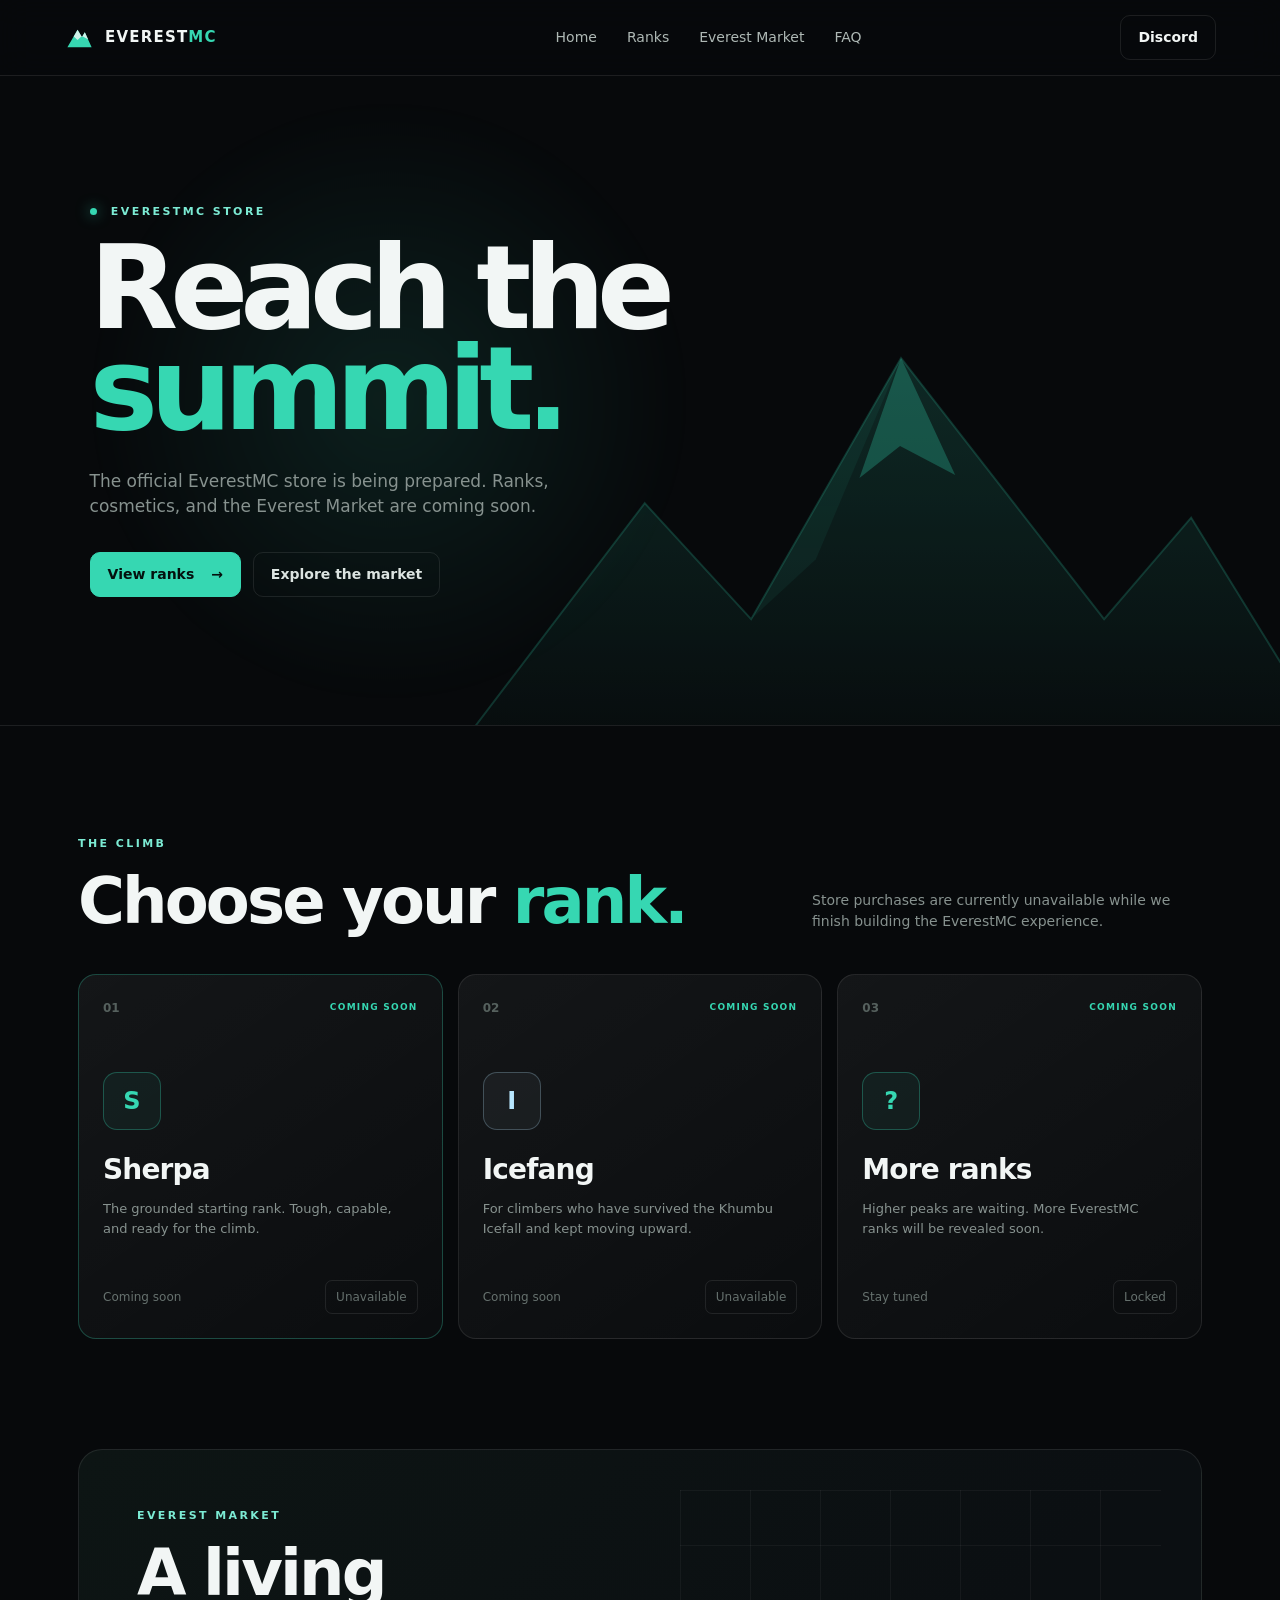
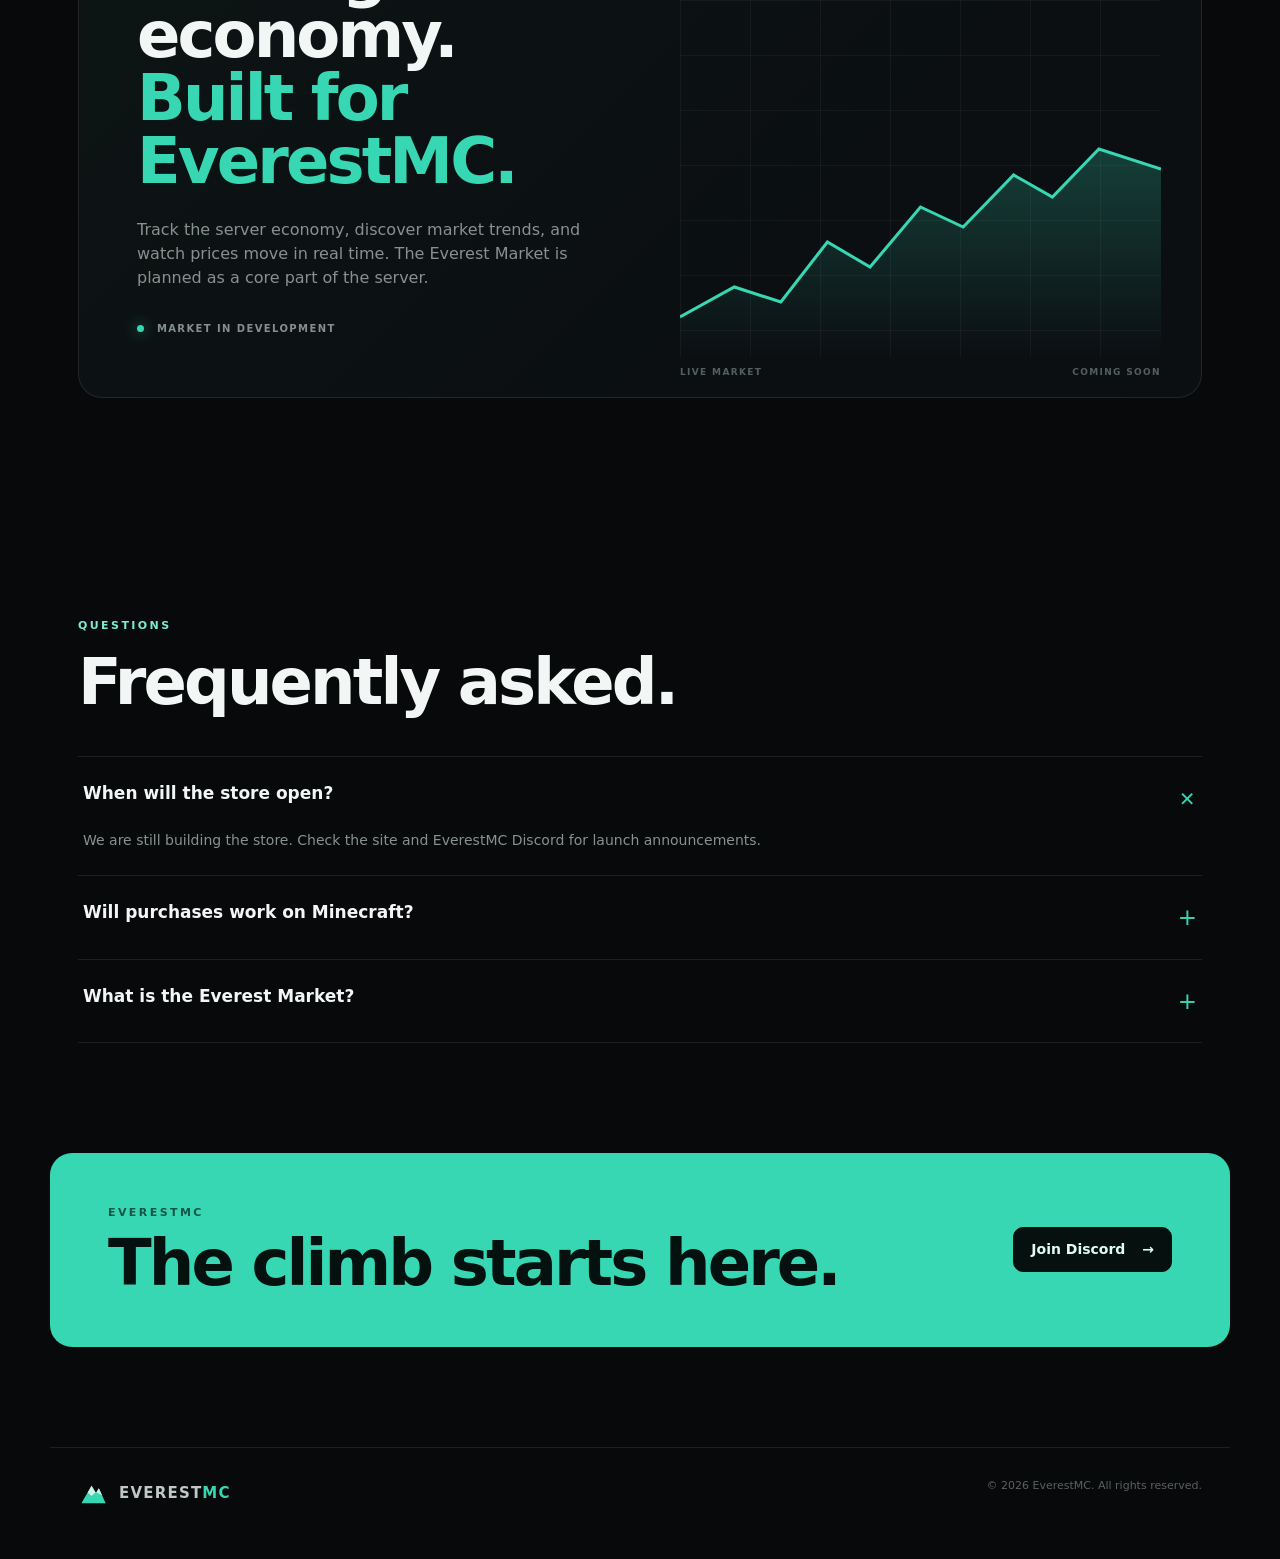
==== index.html @ f0d9a214 "Add files via upload" ====
<!DOCTYPE html>
<html lang="en">
<head>
  <meta charset="UTF-8">
  <meta name="viewport" content="width=device-width, initial-scale=1.0">
  <meta name="description" content="The official EverestMC Minecraft store.">
  <title>EverestMC Store</title>
  <link rel="stylesheet" href="style.css">
</head>
<body>
  <header class="navbar">
    <a class="brand" href="#home" aria-label="EverestMC Store home">
      <span class="brand-mark" aria-hidden="true">
        <svg viewBox="0 0 64 64" role="img">
          <path d="M7 52 28 16l9 15 6-10 14 31H7Z"></path>
          <path d="m28 16 9 15 6-10 7 15-13-7-9 8-8-7 8-14Z" class="snow"></path>
        </svg>
      </span>
      <span>EVEREST<span class="accent">MC</span></span>
    </a>

    <nav class="nav-links">
      <a href="#home">Home</a>
      <a href="#ranks">Ranks</a>
      <a href="#market">Everest Market</a>
      <a href="#faq">FAQ</a>
    </nav>

    <a class="discord-btn" href="https://discord.com/" target="_blank" rel="noopener">Discord</a>
  </header>

  <main>
    <section class="hero" id="home">
      <div class="hero-glow"></div>
      <div class="hero-content">
        <div class="eyebrow"><span class="pulse"></span> EVERESTMC STORE</div>
        <h1>Reach the<br><span>summit.</span></h1>
        <p class="hero-copy">
          The official EverestMC store is being prepared.
          Ranks, cosmetics, and the Everest Market are coming soon.
        </p>
        <div class="hero-actions">
          <a class="primary-btn" href="#ranks">View ranks <span>→</span></a>
          <a class="secondary-btn" href="#market">Explore the market</a>
        </div>
      </div>

      <div class="mountain-art" aria-hidden="true">
        <svg viewBox="0 0 900 520" preserveAspectRatio="xMidYMax meet">
          <defs>
            <linearGradient id="mountainFade" x1="0" y1="0" x2="0" y2="1">
              <stop offset="0%" stop-color="currentColor" stop-opacity=".20"/>
              <stop offset="100%" stop-color="currentColor" stop-opacity=".02"/>
            </linearGradient>
          </defs>
          <path d="M0 520 190 270 300 390 455 120 665 390 755 285 900 520Z" fill="url(#mountainFade)"/>
          <path d="M190 270 300 390 455 120 665 390 755 285 900 520H0Z" fill="none" stroke="currentColor" stroke-opacity=".25" stroke-width="2"/>
          <path d="m455 120 56 121-57-30-42 33Z" fill="currentColor" opacity=".35"/>
          <path d="m300 390 155-270-88 208Z" fill="currentColor" opacity=".08"/>
        </svg>
      </div>
    </section>

    <section class="section" id="ranks">
      <div class="section-heading">
        <div>
          <div class="eyebrow">THE CLIMB</div>
          <h2>Choose your <span>rank.</span></h2>
        </div>
        <p>Store purchases are currently unavailable while we finish building the EverestMC experience.</p>
      </div>

      <div class="cards">
        <article class="rank-card featured">
          <div class="card-top">
            <span class="rank-number">01</span>
            <span class="coming">COMING SOON</span>
          </div>
          <div class="rank-icon">S</div>
          <h3>Sherpa</h3>
          <p>The grounded starting rank. Tough, capable, and ready for the climb.</p>
          <div class="card-bottom">
            <span>Coming soon</span>
            <button disabled>Unavailable</button>
          </div>
        </article>

        <article class="rank-card">
          <div class="card-top">
            <span class="rank-number">02</span>
            <span class="coming">COMING SOON</span>
          </div>
          <div class="rank-icon ice">I</div>
          <h3>Icefang</h3>
          <p>For climbers who have survived the Khumbu Icefall and kept moving upward.</p>
          <div class="card-bottom">
            <span>Coming soon</span>
            <button disabled>Unavailable</button>
          </div>
        </article>

        <article class="rank-card locked">
          <div class="card-top">
            <span class="rank-number">03</span>
            <span class="coming">COMING SOON</span>
          </div>
          <div class="rank-icon">?</div>
          <h3>More ranks</h3>
          <p>Higher peaks are waiting. More EverestMC ranks will be revealed soon.</p>
          <div class="card-bottom">
            <span>Stay tuned</span>
            <button disabled>Locked</button>
          </div>
        </article>
      </div>
    </section>

    <section class="market section" id="market">
      <div class="market-box">
        <div class="market-copy">
          <div class="eyebrow">EVEREST MARKET</div>
          <h2>A living economy.<br><span>Built for EverestMC.</span></h2>
          <p>
            Track the server economy, discover market trends, and watch prices move
            in real time. The Everest Market is planned as a core part of the server.
          </p>
          <span class="market-status"><span class="pulse"></span> MARKET IN DEVELOPMENT</span>
        </div>
        <div class="chart">
          <div class="chart-grid"></div>
          <svg viewBox="0 0 620 260" preserveAspectRatio="none">
            <defs>
              <linearGradient id="chartFill" x1="0" y1="0" x2="0" y2="1">
                <stop offset="0%" stop-color="currentColor" stop-opacity=".24"/>
                <stop offset="100%" stop-color="currentColor" stop-opacity="0"/>
              </linearGradient>
            </defs>
            <path class="chart-fill" d="M0 220 L70 190 L130 205 L190 145 L245 170 L310 110 L365 130 L430 78 L480 100 L540 52 L620 72 L620 260 L0 260Z"/>
            <path class="chart-line" d="M0 220 L70 190 L130 205 L190 145 L245 170 L310 110 L365 130 L430 78 L480 100 L540 52 L620 72"/>
          </svg>
          <div class="chart-labels"><span>LIVE MARKET</span><span>COMING SOON</span></div>
        </div>
      </div>
    </section>

    <section class="section faq" id="faq">
      <div class="section-heading">
        <div>
          <div class="eyebrow">QUESTIONS</div>
          <h2>Frequently asked.</h2>
        </div>
      </div>

      <div class="faq-list">
        <details open>
          <summary>When will the store open?<span>+</span></summary>
          <p>We are still building the store. Check the site and EverestMC Discord for launch announcements.</p>
        </details>
        <details>
          <summary>Will purchases work on Minecraft?<span>+</span></summary>
          <p>Yes. The final store will be designed around Minecraft usernames and EverestMC's in-game ranks and items.</p>
        </details>
        <details>
          <summary>What is the Everest Market?<span>+</span></summary>
          <p>It is EverestMC's planned live server economy and market experience, with prices and trends displayed on the web.</p>
        </details>
      </div>
    </section>

    <section class="cta">
      <div>
        <div class="eyebrow">EVERESTMC</div>
        <h2>The climb starts here.</h2>
      </div>
      <a class="primary-btn" href="https://discord.com/" target="_blank" rel="noopener">Join Discord <span>→</span></a>
    </section>
  </main>

  <footer>
    <div class="brand footer-brand">
      <span class="brand-mark" aria-hidden="true">
        <svg viewBox="0 0 64 64"><path d="M7 52 28 16l9 15 6-10 14 31H7Z"></path><path d="m28 16 9 15 6-10 7 15-13-7-9 8-8-7 8-14Z" class="snow"></path></svg>
      </span>
      <span>EVEREST<span class="accent">MC</span></span>
    </div>
    <span>© 2026 EverestMC. All rights reserved.</span>
  </footer>

  <script src="script.js"></script>
</body>
</html>
---- style.css ----
:root {
  --bg: #07090b;
  --panel: #0d1115;
  --panel-2: #10161b;
  --text: #f2f6f5;
  --muted: #87928f;
  --line: rgba(255,255,255,.09);
  --accent: #36d7b2;
  --accent-2: #7cebd4;
  --max: 1180px;
}

* { box-sizing: border-box; margin: 0; padding: 0; }
html { scroll-behavior: smooth; }
body {
  background: var(--bg);
  color: var(--text);
  font-family: Inter, ui-sans-serif, system-ui, -apple-system, BlinkMacSystemFont, "Segoe UI", sans-serif;
  line-height: 1.5;
}
a { color: inherit; text-decoration: none; }
button { font: inherit; }

.navbar {
  height: 76px;
  display: flex;
  align-items: center;
  justify-content: space-between;
  padding: 0 5vw;
  border-bottom: 1px solid var(--line);
  background: rgba(7,9,11,.82);
  backdrop-filter: blur(16px);
  position: sticky;
  top: 0;
  z-index: 20;
}
.brand {
  display: inline-flex;
  align-items: center;
  gap: 10px;
  font-weight: 850;
  letter-spacing: .08em;
  font-size: 15px;
}
.brand-mark { width: 31px; height: 31px; display: inline-flex; }
.brand-mark svg { width: 100%; height: 100%; fill: var(--accent); }
.brand-mark .snow { fill: #eaf7f3; opacity: .85; }
.accent, h1 span, h2 span { color: var(--accent); }

.nav-links { display: flex; gap: 30px; margin-left: 80px; }
.nav-links a {
  color: #aeb8b5;
  font-size: 14px;
  transition: color .2s ease;
}
.nav-links a:hover { color: var(--text); }

.discord-btn, .primary-btn, .secondary-btn {
  border-radius: 10px;
  padding: 11px 17px;
  font-size: 14px;
  font-weight: 750;
  transition: transform .2s ease, border-color .2s ease, background .2s ease;
}
.discord-btn { border: 1px solid var(--line); }
.discord-btn:hover, .secondary-btn:hover { border-color: rgba(54,215,178,.45); transform: translateY(-2px); }

.hero {
  min-height: 650px;
  position: relative;
  overflow: hidden;
  display: flex;
  align-items: center;
  padding: 110px 7vw;
  border-bottom: 1px solid var(--line);
}
.hero-content { max-width: 640px; position: relative; z-index: 2; }
.hero-glow {
  position: absolute;
  width: 650px;
  height: 650px;
  left: 5%;
  top: 0;
  background: radial-gradient(circle, rgba(54,215,178,.11), transparent 65%);
  filter: blur(12px);
}
.eyebrow {
  color: var(--accent-2);
  font-size: 11px;
  letter-spacing: .22em;
  font-weight: 850;
  margin-bottom: 17px;
}
.pulse {
  display: inline-block;
  width: 7px;
  height: 7px;
  border-radius: 50%;
  background: var(--accent);
  margin-right: 8px;
  box-shadow: 0 0 14px rgba(54,215,178,.7);
}
h1 {
  font-size: clamp(64px, 9vw, 124px);
  line-height: .88;
  letter-spacing: -.07em;
  font-weight: 900;
}
.hero-copy {
  color: var(--muted);
  max-width: 540px;
  margin-top: 28px;
  font-size: 17px;
}
.hero-actions { display: flex; gap: 12px; margin-top: 32px; }
.primary-btn {
  background: var(--accent);
  color: #04110e;
  border: 1px solid var(--accent);
}
.primary-btn:hover { transform: translateY(-2px); box-shadow: 0 10px 35px rgba(54,215,178,.18); }
.primary-btn span { margin-left: 12px; }
.secondary-btn { border: 1px solid var(--line); color: #dce4e1; }

.mountain-art {
  position: absolute;
  right: -4%;
  bottom: -20px;
  width: 68%;
  max-width: 900px;
  color: var(--accent);
  opacity: .8;
}
.mountain-art svg { display: block; width: 100%; }

.section { max-width: var(--max); margin: auto; padding: 110px 28px; }
.section-heading { display: flex; justify-content: space-between; gap: 50px; align-items: end; margin-bottom: 42px; }
.section-heading h2, .market h2, .cta h2 {
  font-size: clamp(38px, 5vw, 65px);
  line-height: .98;
  letter-spacing: -.045em;
}
.section-heading p { max-width: 390px; color: var(--muted); font-size: 14px; }

.cards { display: grid; grid-template-columns: repeat(3, 1fr); gap: 15px; }
.rank-card {
  min-height: 365px;
  background: linear-gradient(145deg, rgba(255,255,255,.055), rgba(255,255,255,.018));
  border: 1px solid var(--line);
  border-radius: 18px;
  padding: 24px;
  display: flex;
  flex-direction: column;
  transition: transform .25s ease, border-color .25s ease;
}
.rank-card:hover { transform: translateY(-5px); border-color: rgba(54,215,178,.3); }
.rank-card.featured { border-color: rgba(54,215,178,.28); }
.card-top, .card-bottom { display: flex; justify-content: space-between; align-items: center; }
.rank-number { color: #56615e; font-size: 12px; font-weight: 800; }
.coming { color: var(--accent); font-size: 9px; font-weight: 850; letter-spacing: .14em; }
.rank-icon {
  margin-top: 55px;
  width: 58px;
  height: 58px;
  display: grid;
  place-items: center;
  border: 1px solid rgba(54,215,178,.3);
  border-radius: 14px;
  color: var(--accent);
  font-size: 24px;
  font-weight: 900;
  background: rgba(54,215,178,.06);
}
.rank-icon.ice { color: #b8e7ff; border-color: rgba(184,231,255,.25); background: rgba(184,231,255,.05); }
.rank-card h3 { margin-top: 19px; font-size: 28px; letter-spacing: -.03em; }
.rank-card p { color: var(--muted); font-size: 13px; margin-top: 8px; }
.card-bottom { margin-top: auto; padding-top: 25px; color: #66716e; font-size: 12px; }
.card-bottom button {
  border: 1px solid var(--line);
  background: transparent;
  color: #65706d;
  border-radius: 7px;
  padding: 7px 10px;
}

.market { padding-top: 0; }
.market-box {
  min-height: 480px;
  border: 1px solid var(--line);
  border-radius: 24px;
  background: linear-gradient(135deg, #0d1514, #0b0f12 65%);
  display: grid;
  grid-template-columns: 1fr 1fr;
  overflow: hidden;
}
.market-copy { padding: 58px; }
.market-copy p { color: var(--muted); max-width: 470px; margin: 25px 0; }
.market-status { font-size: 10px; letter-spacing: .14em; font-weight: 850; color: #84908d; }
.chart { min-height: 350px; position: relative; display: flex; align-items: end; padding: 40px; color: var(--accent); }
.chart-grid {
  position: absolute; inset: 40px;
  background-image: linear-gradient(rgba(255,255,255,.045) 1px, transparent 1px),
                    linear-gradient(90deg, rgba(255,255,255,.045) 1px, transparent 1px);
  background-size: 70px 55px;
}
.chart svg { position: relative; z-index: 1; width: 100%; height: 260px; }
.chart-fill { fill: url(#chartFill); }
.chart-line { fill: none; stroke: currentColor; stroke-width: 3; vector-effect: non-scaling-stroke; }
.chart-labels { position: absolute; left: 40px; right: 40px; bottom: 17px; display: flex; justify-content: space-between; font-size: 9px; letter-spacing: .15em; font-weight: 850; color: #53615d; }

.faq-list { border-top: 1px solid var(--line); }
details { border-bottom: 1px solid var(--line); padding: 24px 5px; }
summary { list-style: none; cursor: pointer; display: flex; justify-content: space-between; font-size: 17px; font-weight: 700; }
summary::-webkit-details-marker { display: none; }
summary span { color: var(--accent); font-size: 23px; font-weight: 400; transition: transform .2s ease; }
details[open] summary span { transform: rotate(45deg); }
details p { color: var(--muted); max-width: 700px; font-size: 14px; padding-top: 15px; }

.cta {
  max-width: var(--max);
  margin: 0 auto 100px;
  padding: 52px 58px;
  border-radius: 22px;
  background: var(--accent);
  color: #05110e;
  display: flex;
  align-items: center;
  justify-content: space-between;
  gap: 30px;
}
.cta .eyebrow { color: rgba(5,17,14,.65); margin-bottom: 10px; }
.cta .primary-btn { background: #06110f; color: #dffdf5; border-color: #06110f; }

footer {
  max-width: var(--max);
  margin: auto;
  padding: 30px 28px 50px;
  border-top: 1px solid var(--line);
  display: flex;
  justify-content: space-between;
  color: #596360;
  font-size: 11px;
}
.footer-brand { color: #bfc8c5; }

@media (max-width: 850px) {
  .nav-links { display: none; }
  .hero { min-height: 610px; padding: 100px 7vw; }
  .mountain-art { width: 110%; right: -20%; opacity: .35; }
  .cards, .market-box { grid-template-columns: 1fr; }
  .market-copy { padding: 45px 30px; }
  .chart { min-height: 320px; }
  .section-heading { display: block; }
  .section-heading p { margin-top: 18px; }
  .cta { margin: 0 20px 70px; padding: 38px 28px; }
  footer { margin: 0 20px; }
}
@media (max-width: 520px) {
  .navbar { padding: 0 20px; }
  .discord-btn { display: none; }
  .hero-actions { flex-direction: column; align-items: stretch; }
  .hero-actions a { text-align: center; }
  h1 { font-size: 64px; }
  .section { padding: 75px 20px; }
  .cta { flex-direction: column; align-items: flex-start; }
}
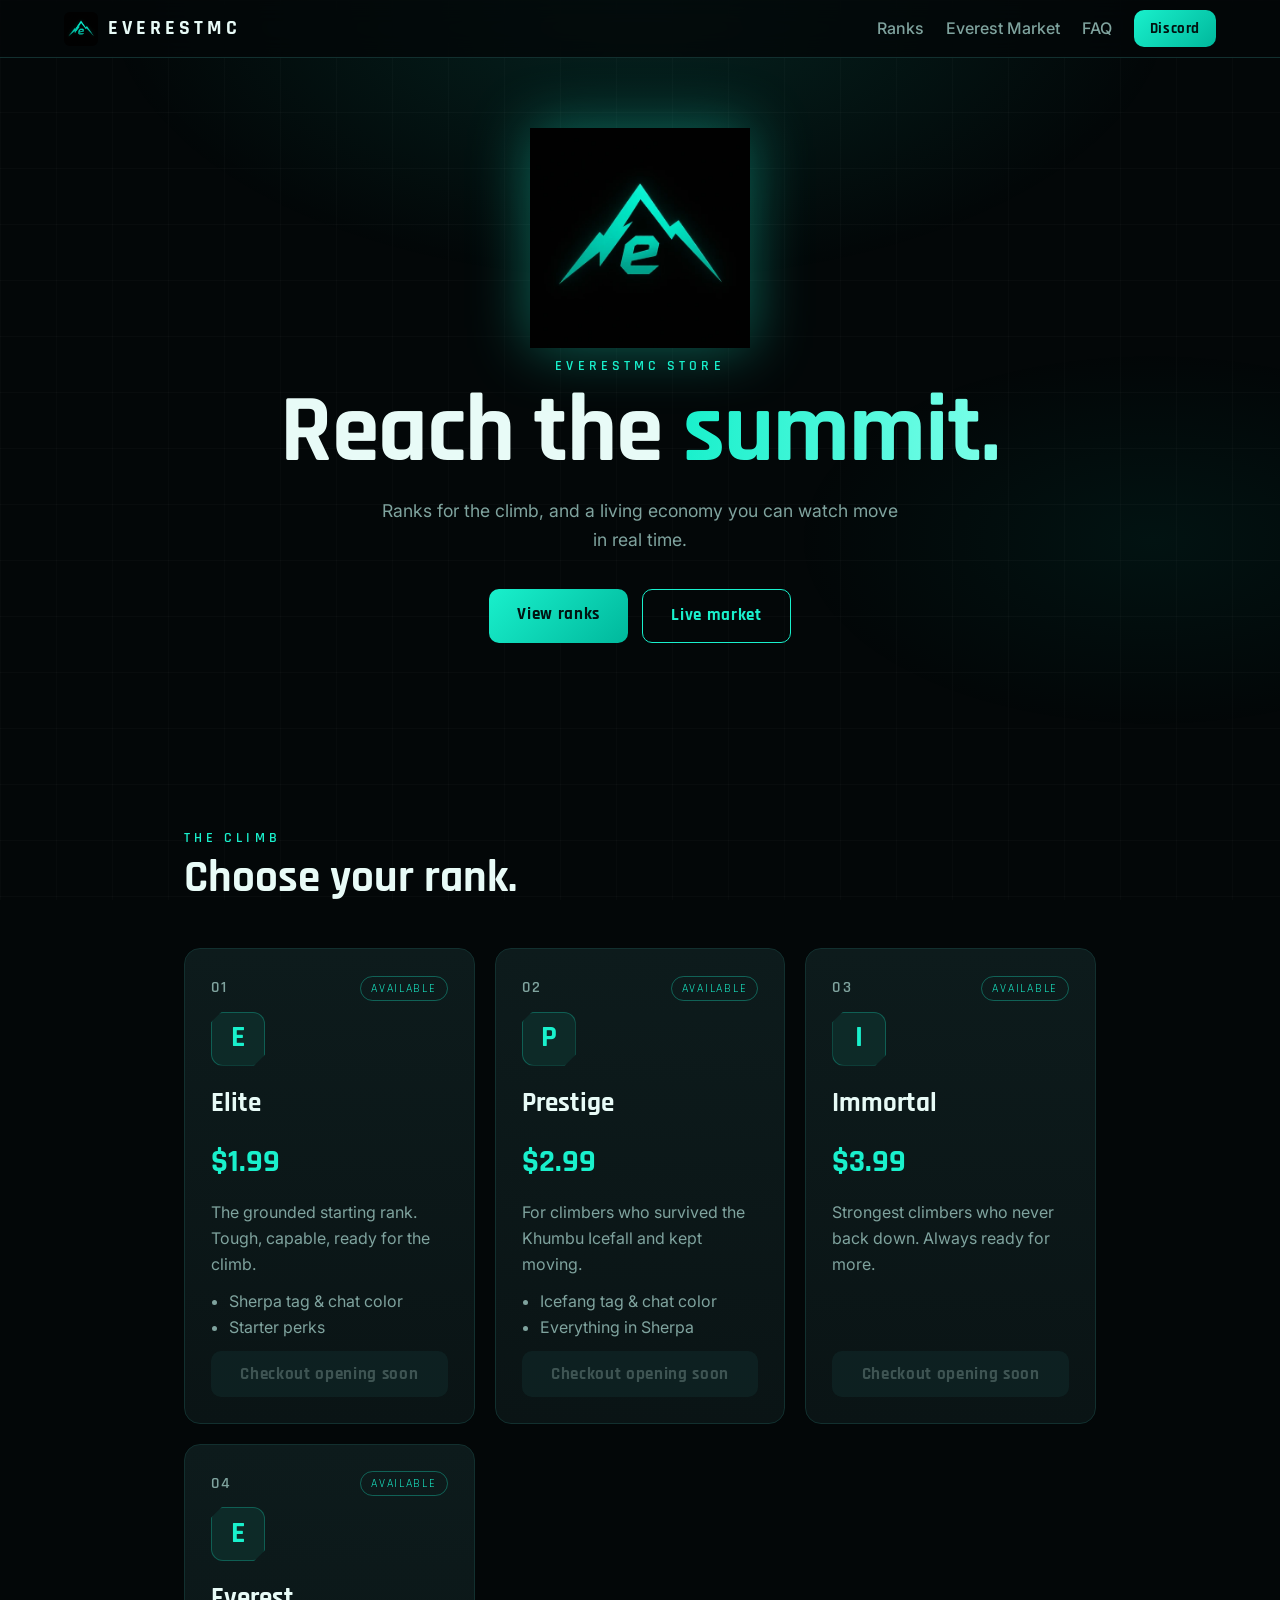
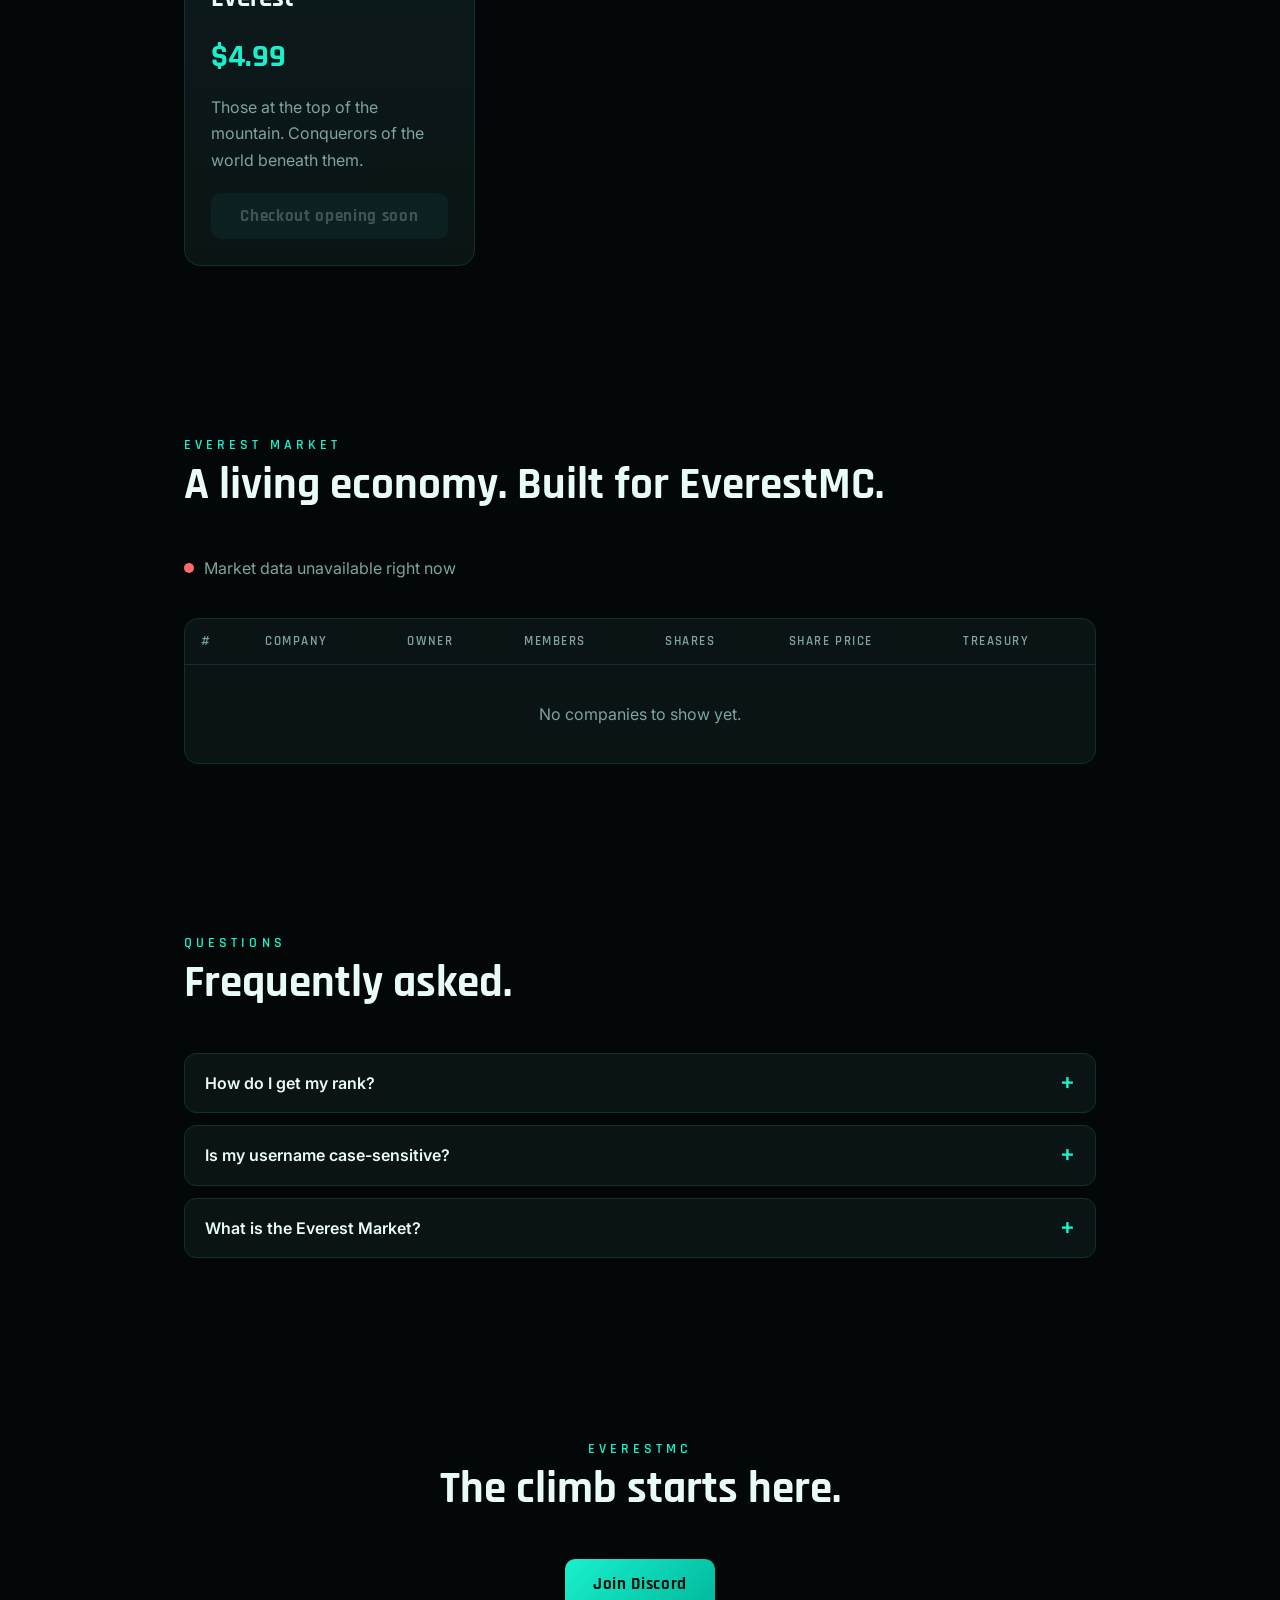
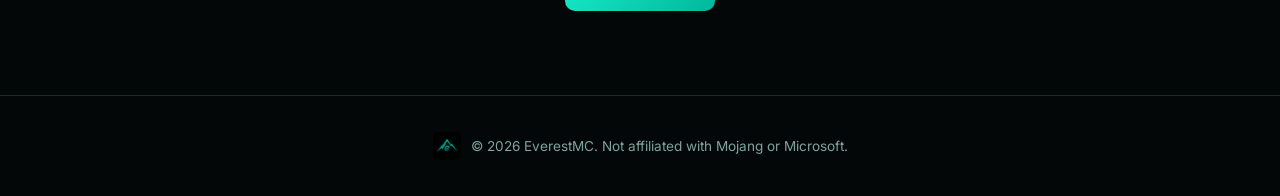
==== commit a61bae4f: "Re-Curate" ====
--- a/index.html
+++ b/index.html
@@ -1,191 +1,41 @@
-<!DOCTYPE html>
-<html lang="en">
-<head>
-  <meta charset="UTF-8">
-  <meta name="viewport" content="width=device-width, initial-scale=1.0">
-  <meta name="description" content="The official EverestMC Minecraft store.">
-  <title>EverestMC Store</title>
-  <link rel="stylesheet" href="style.css">
-</head>
-<body>
-  <header class="navbar">
-    <a class="brand" href="#home" aria-label="EverestMC Store home">
-      <span class="brand-mark" aria-hidden="true">
-        <svg viewBox="0 0 64 64" role="img">
-          <path d="M7 52 28 16l9 15 6-10 14 31H7Z"></path>
-          <path d="m28 16 9 15 6-10 7 15-13-7-9 8-8-7 8-14Z" class="snow"></path>
-        </svg>
-      </span>
-      <span>EVEREST<span class="accent">MC</span></span>
-    </a>
+<!doctype html>
+<html lang="en"><head>
+<meta charset="utf-8"><meta name="viewport" content="width=device-width,initial-scale=1">
+<title>EverestMC Store</title>
+<meta name="description" content="The official EverestMC Minecraft store: ranks and the live Everest Market.">
+<meta name="theme-color" content="#030708">
+<link rel="icon" href="favicon.png"><meta property="og:image" content="logo.webp">
+<link rel="preconnect" href="https://fonts.googleapis.com"><link rel="preconnect" href="https://fonts.gstatic.com" crossorigin>
+<link href="https://fonts.googleapis.com/css2?family=Rajdhani:wght@500;600;700&family=Inter:wght@400;500;600&display=swap" rel="stylesheet">
+<link rel="stylesheet" href="style.css">
+</head><body>
+<div class="bg"></div>
+<header><a class="brand" href="#home"><img src="logo.webp" alt="" width="34" height="34">EVERESTMC</a>
+<nav><a href="#ranks">Ranks</a><a href="#market">Everest Market</a><a href="#faq">FAQ</a><a class="btn sm" id="dc1" href="#">Discord</a></nav></header>
+<main>
+<section id="home" class="hero"><img class="mark" src="logo.webp" alt="EverestMC logo" width="220" height="220">
+<p class="eyebrow">EVERESTMC STORE</p><h1>Reach the <span>summit.</span></h1>
+<p class="lead">Ranks for the climb, and a living economy you can watch move in real time.</p>
+<p class="cta"><a class="btn" href="#ranks">View ranks</a><a class="btn ghost" href="#market">Live market</a></p></section>
 
-    <nav class="nav-links">
-      <a href="#home">Home</a>
-      <a href="#ranks">Ranks</a>
-      <a href="#market">Everest Market</a>
-      <a href="#faq">FAQ</a>
-    </nav>
+<section id="ranks"><p class="eyebrow">THE CLIMB</p><h2>Choose your rank.</h2><div class="grid" id="rankGrid"></div></section>
 
-    <a class="discord-btn" href="https://discord.com/" target="_blank" rel="noopener">Discord</a>
-  </header>
+<section id="market"><p class="eyebrow">EVEREST MARKET</p><h2>A living economy. Built for EverestMC.</h2>
+<div class="status"><span id="dot" class="dot"></span><span id="stat">Connecting…</span></div>
+<div class="stats" id="stats"></div>
+<div class="wrap"><table><thead><tr><th>#</th><th>Company</th><th>Owner</th><th>Members</th><th>Shares</th><th>Share price</th><th>Treasury</th></tr></thead><tbody id="rows"></tbody></table></div></section>
 
-  <main>
-    <section class="hero" id="home">
-      <div class="hero-glow"></div>
-      <div class="hero-content">
-        <div class="eyebrow"><span class="pulse"></span> EVERESTMC STORE</div>
-        <h1>Reach the<br><span>summit.</span></h1>
-        <p class="hero-copy">
-          The official EverestMC store is being prepared.
-          Ranks, cosmetics, and the Everest Market are coming soon.
-        </p>
-        <div class="hero-actions">
-          <a class="primary-btn" href="#ranks">View ranks <span>→</span></a>
-          <a class="secondary-btn" href="#market">Explore the market</a>
-        </div>
-      </div>
+<section id="faq"><p class="eyebrow">QUESTIONS</p><h2>Frequently asked.</h2>
+<details><summary>How do I get my rank?</summary><p>Pay with PayPal using your exact Minecraft username. Ranks are applied to that username after payment is confirmed.</p></details>
+<details><summary>Is my username case-sensitive?</summary><p>Double-check spelling before paying; ranks are applied to exactly what you enter.</p></details>
+<details><summary>What is the Everest Market?</summary><p>Players found companies, sell shares and trade. Share price is a company's treasury divided by its total shares, shown live above.</p></details></section>
 
-      <div class="mountain-art" aria-hidden="true">
-        <svg viewBox="0 0 900 520" preserveAspectRatio="xMidYMax meet">
-          <defs>
-            <linearGradient id="mountainFade" x1="0" y1="0" x2="0" y2="1">
-              <stop offset="0%" stop-color="currentColor" stop-opacity=".20"/>
-              <stop offset="100%" stop-color="currentColor" stop-opacity=".02"/>
-            </linearGradient>
-          </defs>
-          <path d="M0 520 190 270 300 390 455 120 665 390 755 285 900 520Z" fill="url(#mountainFade)"/>
-          <path d="M190 270 300 390 455 120 665 390 755 285 900 520H0Z" fill="none" stroke="currentColor" stroke-opacity=".25" stroke-width="2"/>
-          <path d="m455 120 56 121-57-30-42 33Z" fill="currentColor" opacity=".35"/>
-          <path d="m300 390 155-270-88 208Z" fill="currentColor" opacity=".08"/>
-        </svg>
-      </div>
-    </section>
+<section class="final"><p class="eyebrow">EVERESTMC</p><h2>The climb starts here.</h2><a class="btn" id="dc2" href="#">Join Discord</a></section>
+</main>
+<footer><img src="logo.webp" alt="" width="28" height="28"> © 2026 EverestMC. Not affiliated with Mojang or Microsoft.</footer>
 
-    <section class="section" id="ranks">
-      <div class="section-heading">
-        <div>
-          <div class="eyebrow">THE CLIMB</div>
-          <h2>Choose your <span>rank.</span></h2>
-        </div>
-        <p>Store purchases are currently unavailable while we finish building the EverestMC experience.</p>
-      </div>
-
-      <div class="cards">
-        <article class="rank-card featured">
-          <div class="card-top">
-            <span class="rank-number">01</span>
-            <span class="coming">COMING SOON</span>
-          </div>
-          <div class="rank-icon">S</div>
-          <h3>Sherpa</h3>
-          <p>The grounded starting rank. Tough, capable, and ready for the climb.</p>
-          <div class="card-bottom">
-            <span>Coming soon</span>
-            <button disabled>Unavailable</button>
-          </div>
-        </article>
-
-        <article class="rank-card">
-          <div class="card-top">
-            <span class="rank-number">02</span>
-            <span class="coming">COMING SOON</span>
-          </div>
-          <div class="rank-icon ice">I</div>
-          <h3>Icefang</h3>
-          <p>For climbers who have survived the Khumbu Icefall and kept moving upward.</p>
-          <div class="card-bottom">
-            <span>Coming soon</span>
-            <button disabled>Unavailable</button>
-          </div>
-        </article>
-
-        <article class="rank-card locked">
-          <div class="card-top">
-            <span class="rank-number">03</span>
-            <span class="coming">COMING SOON</span>
-          </div>
-          <div class="rank-icon">?</div>
-          <h3>More ranks</h3>
-          <p>Higher peaks are waiting. More EverestMC ranks will be revealed soon.</p>
-          <div class="card-bottom">
-            <span>Stay tuned</span>
-            <button disabled>Locked</button>
-          </div>
-        </article>
-      </div>
-    </section>
-
-    <section class="market section" id="market">
-      <div class="market-box">
-        <div class="market-copy">
-          <div class="eyebrow">EVEREST MARKET</div>
-          <h2>A living economy.<br><span>Built for EverestMC.</span></h2>
-          <p>
-            Track the server economy, discover market trends, and watch prices move
-            in real time. The Everest Market is planned as a core part of the server.
-          </p>
-          <span class="market-status"><span class="pulse"></span> MARKET IN DEVELOPMENT</span>
-        </div>
-        <div class="chart">
-          <div class="chart-grid"></div>
-          <svg viewBox="0 0 620 260" preserveAspectRatio="none">
-            <defs>
-              <linearGradient id="chartFill" x1="0" y1="0" x2="0" y2="1">
-                <stop offset="0%" stop-color="currentColor" stop-opacity=".24"/>
-                <stop offset="100%" stop-color="currentColor" stop-opacity="0"/>
-              </linearGradient>
-            </defs>
-            <path class="chart-fill" d="M0 220 L70 190 L130 205 L190 145 L245 170 L310 110 L365 130 L430 78 L480 100 L540 52 L620 72 L620 260 L0 260Z"/>
-            <path class="chart-line" d="M0 220 L70 190 L130 205 L190 145 L245 170 L310 110 L365 130 L430 78 L480 100 L540 52 L620 72"/>
-          </svg>
-          <div class="chart-labels"><span>LIVE MARKET</span><span>COMING SOON</span></div>
-        </div>
-      </div>
-    </section>
-
-    <section class="section faq" id="faq">
-      <div class="section-heading">
-        <div>
-          <div class="eyebrow">QUESTIONS</div>
-          <h2>Frequently asked.</h2>
-        </div>
-      </div>
-
-      <div class="faq-list">
-        <details open>
-          <summary>When will the store open?<span>+</span></summary>
-          <p>We are still building the store. Check the site and EverestMC Discord for launch announcements.</p>
-        </details>
-        <details>
-          <summary>Will purchases work on Minecraft?<span>+</span></summary>
-          <p>Yes. The final store will be designed around Minecraft usernames and EverestMC's in-game ranks and items.</p>
-        </details>
-        <details>
-          <summary>What is the Everest Market?<span>+</span></summary>
-          <p>It is EverestMC's planned live server economy and market experience, with prices and trends displayed on the web.</p>
-        </details>
-      </div>
-    </section>
-
-    <section class="cta">
-      <div>
-        <div class="eyebrow">EVERESTMC</div>
-        <h2>The climb starts here.</h2>
-      </div>
-      <a class="primary-btn" href="https://discord.com/" target="_blank" rel="noopener">Join Discord <span>→</span></a>
-    </section>
-  </main>
-
-  <footer>
-    <div class="brand footer-brand">
-      <span class="brand-mark" aria-hidden="true">
-        <svg viewBox="0 0 64 64"><path d="M7 52 28 16l9 15 6-10 14 31H7Z"></path><path d="m28 16 9 15 6-10 7 15-13-7-9 8-8-7 8-14Z" class="snow"></path></svg>
-      </span>
-      <span>EVEREST<span class="accent">MC</span></span>
-    </div>
-    <span>© 2026 EverestMC. All rights reserved.</span>
-  </footer>
-
-  <script src="script.js"></script>
-</body>
-</html>
+<dialog id="co"><form method="dialog"><button class="x" aria-label="Close">×</button></form>
+<h3 id="coTitle"></h3><label>Minecraft username<input id="user" maxlength="16" autocomplete="off" placeholder="Steve"></label>
+<p class="err" id="err"></p><div id="pp"></div><p class="ok" id="ok"></p></dialog>
+<script src="config.js"></script><script src="script.js"></script>
+</body></html>
--- a/style.css
+++ b/style.css
@@ -1,266 +1,44 @@
-:root {
-  --bg: #07090b;
-  --panel: #0d1115;
-  --panel-2: #10161b;
-  --text: #f2f6f5;
-  --muted: #87928f;
-  --line: rgba(255,255,255,.09);
-  --accent: #36d7b2;
-  --accent-2: #7cebd4;
-  --max: 1180px;
-}
-
-* { box-sizing: border-box; margin: 0; padding: 0; }
-html { scroll-behavior: smooth; }
-body {
-  background: var(--bg);
-  color: var(--text);
-  font-family: Inter, ui-sans-serif, system-ui, -apple-system, BlinkMacSystemFont, "Segoe UI", sans-serif;
-  line-height: 1.5;
-}
-a { color: inherit; text-decoration: none; }
-button { font: inherit; }
-
-.navbar {
-  height: 76px;
-  display: flex;
-  align-items: center;
-  justify-content: space-between;
-  padding: 0 5vw;
-  border-bottom: 1px solid var(--line);
-  background: rgba(7,9,11,.82);
-  backdrop-filter: blur(16px);
-  position: sticky;
-  top: 0;
-  z-index: 20;
-}
-.brand {
-  display: inline-flex;
-  align-items: center;
-  gap: 10px;
-  font-weight: 850;
-  letter-spacing: .08em;
-  font-size: 15px;
-}
-.brand-mark { width: 31px; height: 31px; display: inline-flex; }
-.brand-mark svg { width: 100%; height: 100%; fill: var(--accent); }
-.brand-mark .snow { fill: #eaf7f3; opacity: .85; }
-.accent, h1 span, h2 span { color: var(--accent); }
-
-.nav-links { display: flex; gap: 30px; margin-left: 80px; }
-.nav-links a {
-  color: #aeb8b5;
-  font-size: 14px;
-  transition: color .2s ease;
-}
-.nav-links a:hover { color: var(--text); }
-
-.discord-btn, .primary-btn, .secondary-btn {
-  border-radius: 10px;
-  padding: 11px 17px;
-  font-size: 14px;
-  font-weight: 750;
-  transition: transform .2s ease, border-color .2s ease, background .2s ease;
-}
-.discord-btn { border: 1px solid var(--line); }
-.discord-btn:hover, .secondary-btn:hover { border-color: rgba(54,215,178,.45); transform: translateY(-2px); }
-
-.hero {
-  min-height: 650px;
-  position: relative;
-  overflow: hidden;
-  display: flex;
-  align-items: center;
-  padding: 110px 7vw;
-  border-bottom: 1px solid var(--line);
-}
-.hero-content { max-width: 640px; position: relative; z-index: 2; }
-.hero-glow {
-  position: absolute;
-  width: 650px;
-  height: 650px;
-  left: 5%;
-  top: 0;
-  background: radial-gradient(circle, rgba(54,215,178,.11), transparent 65%);
-  filter: blur(12px);
-}
-.eyebrow {
-  color: var(--accent-2);
-  font-size: 11px;
-  letter-spacing: .22em;
-  font-weight: 850;
-  margin-bottom: 17px;
-}
-.pulse {
-  display: inline-block;
-  width: 7px;
-  height: 7px;
-  border-radius: 50%;
-  background: var(--accent);
-  margin-right: 8px;
-  box-shadow: 0 0 14px rgba(54,215,178,.7);
-}
-h1 {
-  font-size: clamp(64px, 9vw, 124px);
-  line-height: .88;
-  letter-spacing: -.07em;
-  font-weight: 900;
-}
-.hero-copy {
-  color: var(--muted);
-  max-width: 540px;
-  margin-top: 28px;
-  font-size: 17px;
-}
-.hero-actions { display: flex; gap: 12px; margin-top: 32px; }
-.primary-btn {
-  background: var(--accent);
-  color: #04110e;
-  border: 1px solid var(--accent);
-}
-.primary-btn:hover { transform: translateY(-2px); box-shadow: 0 10px 35px rgba(54,215,178,.18); }
-.primary-btn span { margin-left: 12px; }
-.secondary-btn { border: 1px solid var(--line); color: #dce4e1; }
-
-.mountain-art {
-  position: absolute;
-  right: -4%;
-  bottom: -20px;
-  width: 68%;
-  max-width: 900px;
-  color: var(--accent);
-  opacity: .8;
-}
-.mountain-art svg { display: block; width: 100%; }
-
-.section { max-width: var(--max); margin: auto; padding: 110px 28px; }
-.section-heading { display: flex; justify-content: space-between; gap: 50px; align-items: end; margin-bottom: 42px; }
-.section-heading h2, .market h2, .cta h2 {
-  font-size: clamp(38px, 5vw, 65px);
-  line-height: .98;
-  letter-spacing: -.045em;
-}
-.section-heading p { max-width: 390px; color: var(--muted); font-size: 14px; }
-
-.cards { display: grid; grid-template-columns: repeat(3, 1fr); gap: 15px; }
-.rank-card {
-  min-height: 365px;
-  background: linear-gradient(145deg, rgba(255,255,255,.055), rgba(255,255,255,.018));
-  border: 1px solid var(--line);
-  border-radius: 18px;
-  padding: 24px;
-  display: flex;
-  flex-direction: column;
-  transition: transform .25s ease, border-color .25s ease;
-}
-.rank-card:hover { transform: translateY(-5px); border-color: rgba(54,215,178,.3); }
-.rank-card.featured { border-color: rgba(54,215,178,.28); }
-.card-top, .card-bottom { display: flex; justify-content: space-between; align-items: center; }
-.rank-number { color: #56615e; font-size: 12px; font-weight: 800; }
-.coming { color: var(--accent); font-size: 9px; font-weight: 850; letter-spacing: .14em; }
-.rank-icon {
-  margin-top: 55px;
-  width: 58px;
-  height: 58px;
-  display: grid;
-  place-items: center;
-  border: 1px solid rgba(54,215,178,.3);
-  border-radius: 14px;
-  color: var(--accent);
-  font-size: 24px;
-  font-weight: 900;
-  background: rgba(54,215,178,.06);
-}
-.rank-icon.ice { color: #b8e7ff; border-color: rgba(184,231,255,.25); background: rgba(184,231,255,.05); }
-.rank-card h3 { margin-top: 19px; font-size: 28px; letter-spacing: -.03em; }
-.rank-card p { color: var(--muted); font-size: 13px; margin-top: 8px; }
-.card-bottom { margin-top: auto; padding-top: 25px; color: #66716e; font-size: 12px; }
-.card-bottom button {
-  border: 1px solid var(--line);
-  background: transparent;
-  color: #65706d;
-  border-radius: 7px;
-  padding: 7px 10px;
-}
-
-.market { padding-top: 0; }
-.market-box {
-  min-height: 480px;
-  border: 1px solid var(--line);
-  border-radius: 24px;
-  background: linear-gradient(135deg, #0d1514, #0b0f12 65%);
-  display: grid;
-  grid-template-columns: 1fr 1fr;
-  overflow: hidden;
-}
-.market-copy { padding: 58px; }
-.market-copy p { color: var(--muted); max-width: 470px; margin: 25px 0; }
-.market-status { font-size: 10px; letter-spacing: .14em; font-weight: 850; color: #84908d; }
-.chart { min-height: 350px; position: relative; display: flex; align-items: end; padding: 40px; color: var(--accent); }
-.chart-grid {
-  position: absolute; inset: 40px;
-  background-image: linear-gradient(rgba(255,255,255,.045) 1px, transparent 1px),
-                    linear-gradient(90deg, rgba(255,255,255,.045) 1px, transparent 1px);
-  background-size: 70px 55px;
-}
-.chart svg { position: relative; z-index: 1; width: 100%; height: 260px; }
-.chart-fill { fill: url(#chartFill); }
-.chart-line { fill: none; stroke: currentColor; stroke-width: 3; vector-effect: non-scaling-stroke; }
-.chart-labels { position: absolute; left: 40px; right: 40px; bottom: 17px; display: flex; justify-content: space-between; font-size: 9px; letter-spacing: .15em; font-weight: 850; color: #53615d; }
-
-.faq-list { border-top: 1px solid var(--line); }
-details { border-bottom: 1px solid var(--line); padding: 24px 5px; }
-summary { list-style: none; cursor: pointer; display: flex; justify-content: space-between; font-size: 17px; font-weight: 700; }
-summary::-webkit-details-marker { display: none; }
-summary span { color: var(--accent); font-size: 23px; font-weight: 400; transition: transform .2s ease; }
-details[open] summary span { transform: rotate(45deg); }
-details p { color: var(--muted); max-width: 700px; font-size: 14px; padding-top: 15px; }
-
-.cta {
-  max-width: var(--max);
-  margin: 0 auto 100px;
-  padding: 52px 58px;
-  border-radius: 22px;
-  background: var(--accent);
-  color: #05110e;
-  display: flex;
-  align-items: center;
-  justify-content: space-between;
-  gap: 30px;
-}
-.cta .eyebrow { color: rgba(5,17,14,.65); margin-bottom: 10px; }
-.cta .primary-btn { background: #06110f; color: #dffdf5; border-color: #06110f; }
-
-footer {
-  max-width: var(--max);
-  margin: auto;
-  padding: 30px 28px 50px;
-  border-top: 1px solid var(--line);
-  display: flex;
-  justify-content: space-between;
-  color: #596360;
-  font-size: 11px;
-}
-.footer-brand { color: #bfc8c5; }
-
-@media (max-width: 850px) {
-  .nav-links { display: none; }
-  .hero { min-height: 610px; padding: 100px 7vw; }
-  .mountain-art { width: 110%; right: -20%; opacity: .35; }
-  .cards, .market-box { grid-template-columns: 1fr; }
-  .market-copy { padding: 45px 30px; }
-  .chart { min-height: 320px; }
-  .section-heading { display: block; }
-  .section-heading p { margin-top: 18px; }
-  .cta { margin: 0 20px 70px; padding: 38px 28px; }
-  footer { margin: 0 20px; }
-}
-@media (max-width: 520px) {
-  .navbar { padding: 0 20px; }
-  .discord-btn { display: none; }
-  .hero-actions { flex-direction: column; align-items: stretch; }
-  .hero-actions a { text-align: center; }
-  h1 { font-size: 64px; }
-  .section { padding: 75px 20px; }
-  .cta { flex-direction: column; align-items: flex-start; }
-}
+:root{--bg:#030708;--panel:#0a1415;--line:#12302f;--tx:#e8fbf7;--mut:#7fa39e;--ac:#19f0cc;--ac2:#00b89c;--bad:#ff6b6b;--glow:0 0 28px #19f0cc44}
+*{box-sizing:border-box}html{scroll-behavior:smooth;scroll-padding-top:76px}
+body{margin:0;background:var(--bg);color:var(--tx);font:16px/1.65 Inter,system-ui,sans-serif;overflow-x:hidden}
+.bg{position:fixed;inset:0;z-index:-1;background:radial-gradient(60% 45% at 50% 0,#19f0cc1f,transparent 70%),radial-gradient(40% 30% at 90% 60%,#00b89c12,transparent 70%),linear-gradient(#ffffff06 1px,transparent 1px) 0 0/100% 56px,linear-gradient(90deg,#ffffff05 1px,transparent 1px) 0 0/56px 100%}
+h1,h2,h3,.brand,.btn,.eyebrow,th,.num,.tag,.badge{font-family:Rajdhani,Inter,sans-serif}
+header{position:sticky;top:0;z-index:5;display:flex;justify-content:space-between;align-items:center;padding:10px 5vw;background:#030708cc;backdrop-filter:blur(12px);border-bottom:1px solid var(--line)}
+.brand{display:flex;align-items:center;gap:10px;font-weight:700;font-size:1.25rem;letter-spacing:.2em;color:var(--tx);text-decoration:none}.brand img{border-radius:6px}
+nav{display:flex;gap:22px;align-items:center}nav a{color:var(--mut);text-decoration:none;font-weight:500;transition:.2s}nav a:hover{color:var(--ac)}
+section{max-width:1040px;margin:0 auto;padding:84px 5vw}
+.hero{text-align:center;padding-top:70px}.mark{width:min(220px,50vw);height:auto;filter:drop-shadow(0 0 30px #19f0cc66);animation:float 6s ease-in-out infinite}
+@keyframes float{50%{transform:translateY(-10px)}}
+h1{font-size:clamp(3rem,10vw,6rem);margin:.1em 0;line-height:.95;font-weight:700;letter-spacing:-.01em}h1 span{background:linear-gradient(90deg,var(--ac),#7dffe9);-webkit-background-clip:text;background-clip:text;color:transparent;text-shadow:none}
+h2{font-size:clamp(1.9rem,5vw,2.8rem);margin:.1em 0 1em;font-weight:700;line-height:1.1}
+.eyebrow{color:var(--ac);letter-spacing:.3em;font-size:.85rem;font-weight:600;margin:0}.lead{color:var(--mut);max-width:520px;margin:1em auto 2em;font-size:1.1rem}
+.cta{display:flex;gap:14px;justify-content:center;flex-wrap:wrap}
+.btn{display:inline-block;background:linear-gradient(135deg,var(--ac),var(--ac2));color:#021311;border:0;padding:12px 28px;border-radius:10px;font-weight:700;font-size:1.05rem;letter-spacing:.04em;text-decoration:none;cursor:pointer;transition:.2s}
+.btn:hover:not(:disabled){transform:translateY(-2px);box-shadow:var(--glow)}.btn.ghost{background:none;color:var(--ac);border:1px solid var(--ac)}.btn.sm{padding:6px 16px;font-size:.95rem}nav .btn.sm:hover{color:#021311}
+.grid{display:grid;grid-template-columns:repeat(auto-fit,minmax(270px,1fr));gap:20px}
+.card{position:relative;background:linear-gradient(180deg,#0d1b1c,var(--panel));border:1px solid var(--line);border-radius:16px;padding:26px;display:flex;flex-direction:column;gap:10px;transition:.3s}
+.card:hover{border-color:var(--ac);transform:translateY(-4px);box-shadow:var(--glow)}.card.locked{opacity:.7}.card.locked:hover{border-color:var(--line);transform:none;box-shadow:none}
+.ctop{display:flex;justify-content:space-between;align-items:center}.num{color:var(--mut);font-weight:600;letter-spacing:.15em}
+.tag{font-size:.72rem;letter-spacing:.15em;color:var(--ac);border:1px solid #19f0cc55;padding:2px 10px;border-radius:99px}.locked .tag{color:var(--mut);border-color:var(--line)}
+.badge{width:54px;height:54px;display:grid;place-items:center;font-size:1.9rem;font-weight:700;color:var(--ac);background:#19f0cc14;border:1px solid #19f0cc44;border-radius:12px;clip-path:polygon(20% 0,100% 0,100% 80%,80% 100%,0 100%,0 20%)}
+.card h3{margin:.2em 0 0;font-size:1.7rem}.price{font-family:Rajdhani;font-size:2rem;font-weight:700;color:var(--ac)}.card p{color:var(--mut);margin:0}.card ul{margin:0;padding-left:18px;color:var(--mut)}.card .btn{margin-top:auto}
+.btn:disabled{background:#12302f;color:var(--mut)}
+.status{display:flex;gap:10px;align-items:center;color:var(--mut);margin-bottom:18px}
+.dot{width:10px;height:10px;border-radius:50%;background:var(--mut)}.dot.live{background:var(--ac);box-shadow:0 0 10px var(--ac);animation:pulse 2s infinite}.dot.off{background:var(--bad)}@keyframes pulse{50%{opacity:.35}}
+.stats{display:grid;grid-template-columns:repeat(auto-fit,minmax(170px,1fr));gap:14px;margin-bottom:18px}
+.stat{background:var(--panel);border:1px solid var(--line);border-radius:12px;padding:16px}.stat b{display:block;font:700 1.7rem Rajdhani;color:var(--ac)}.stat span{color:var(--mut);font-size:.85rem}
+.wrap{overflow-x:auto;border:1px solid var(--line);border-radius:14px;background:var(--panel)}
+table{width:100%;border-collapse:collapse;min-width:680px}th,td{padding:12px 16px;text-align:left;border-bottom:1px solid var(--line)}tbody tr:last-child td{border:0}tbody tr:hover{background:#19f0cc0d}
+th{color:var(--mut);font-size:.8rem;text-transform:uppercase;letter-spacing:.12em;font-weight:600}td.n{font-variant-numeric:tabular-nums}td.empty{text-align:center;color:var(--mut);padding:36px}
+.bar{height:3px;background:var(--line);border-radius:2px;margin-top:5px;min-width:70px}.bar i{display:block;height:100%;background:var(--ac);border-radius:2px}
+details{background:var(--panel);border:1px solid var(--line);border-radius:12px;padding:16px 20px;margin-bottom:12px;transition:.2s}details[open],details:hover{border-color:#19f0cc66}
+summary{cursor:pointer;font-weight:600;list-style:none;display:flex;justify-content:space-between}summary::-webkit-details-marker{display:none}summary::after{content:"+";color:var(--ac);font-size:1.4rem;line-height:1;transition:.2s}details[open] summary::after{transform:rotate(45deg)}details p{color:var(--mut);margin:.7em 0 0}
+.final{text-align:center}footer{display:flex;gap:10px;justify-content:center;align-items:center;color:var(--mut);padding:36px 5vw;border-top:1px solid var(--line);font-size:.85rem}footer img{border-radius:5px;opacity:.8}
+dialog{background:var(--panel);color:var(--tx);border:1px solid var(--ac);border-radius:16px;padding:26px;width:min(430px,92vw);box-shadow:var(--glow)}dialog::backdrop{background:#000b;backdrop-filter:blur(4px)}
+.x{float:right;background:none;border:0;color:var(--mut);font-size:1.7rem;cursor:pointer}label{display:block;color:var(--mut);font-size:.9rem}
+input{width:100%;margin:6px 0;padding:11px;border-radius:8px;border:1px solid var(--line);background:var(--bg);color:var(--tx);font-size:1rem}input:focus{outline:0;border-color:var(--ac)}
+.err{color:var(--bad);min-height:1.2em;margin:.2em 0}.ok{color:var(--ac)}
+.reveal{opacity:0;transform:translateY(22px);transition:opacity .7s,transform .7s,border-color .3s,box-shadow .3s}.reveal.in{opacity:1;transform:none}
+section:not(.hero)>*{animation:rise .8s both}@keyframes rise{from{opacity:0;transform:translateY(16px)}}
+@media(max-width:640px){nav a:not(.btn){display:none}}
+@media(prefers-reduced-motion:reduce){*{animation:none!important;transition:none!important}.reveal{opacity:1;transform:none}}
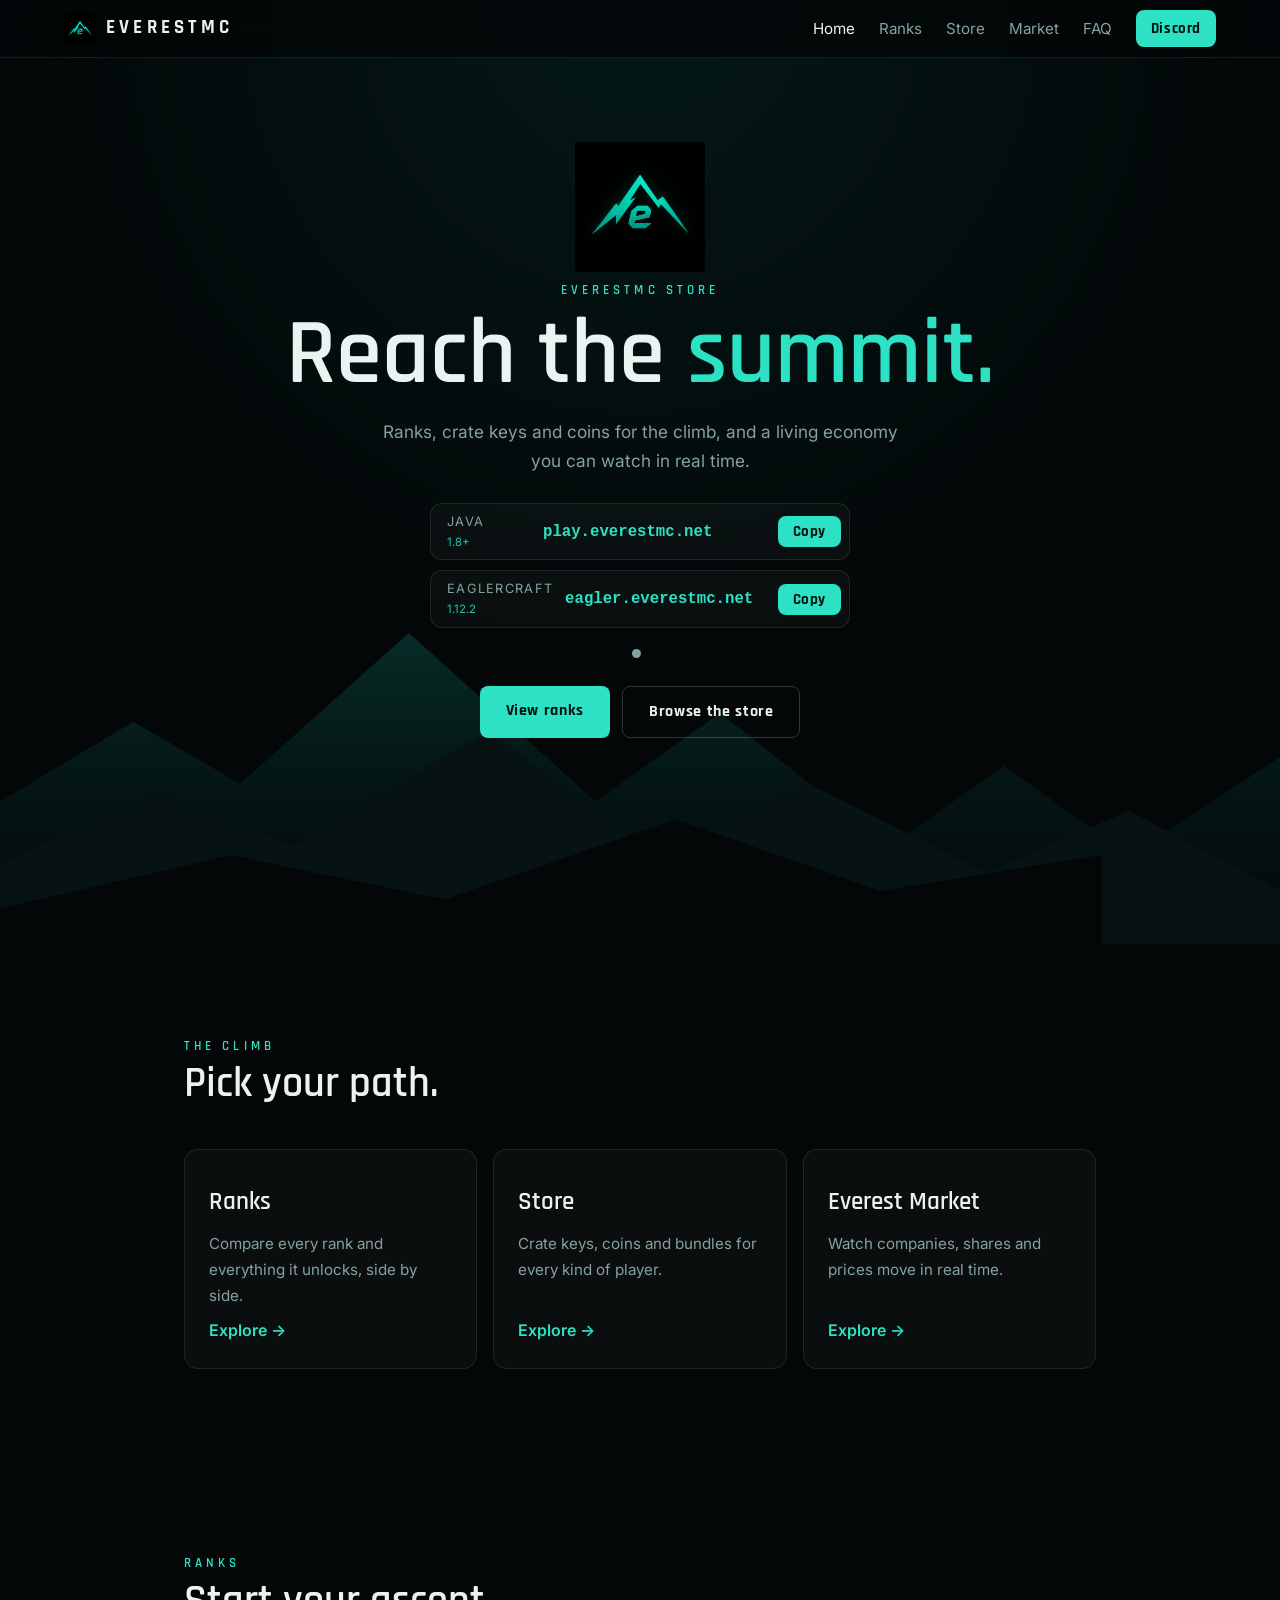
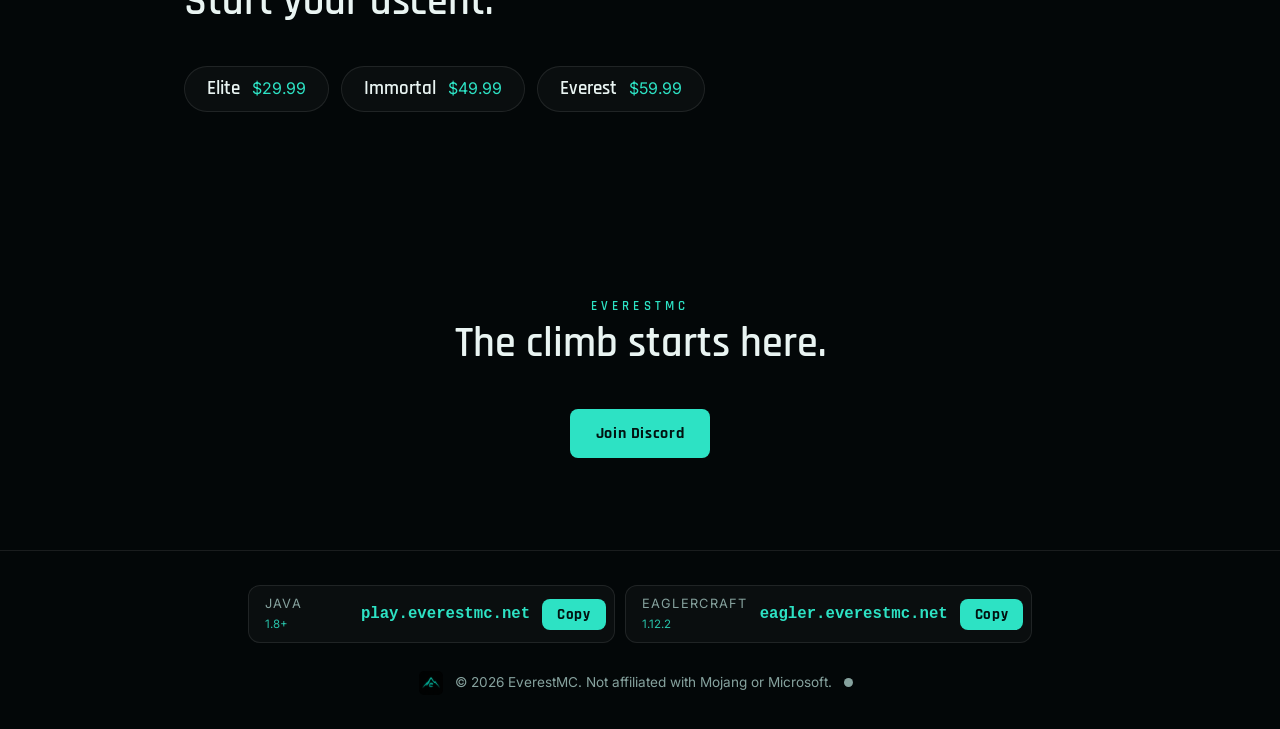
==== commit cd9d6daa: "Website Complete Redesign" ====
--- a/index.html
+++ b/index.html
@@ -1,41 +1,37 @@
 <!doctype html>
 <html lang="en"><head>
 <meta charset="utf-8"><meta name="viewport" content="width=device-width,initial-scale=1">
-<title>EverestMC Store</title>
-<meta name="description" content="The official EverestMC Minecraft store: ranks and the live Everest Market.">
+<title>EverestMC Store | Ranks, Crate Keys & Coins</title>
+<meta name="description" content="The official EverestMC Minecraft store. Buy ranks, crate keys and coins, and follow the live Everest Market economy.">
+<link rel="canonical" href="https://store.everestmc.net/">
 <meta name="theme-color" content="#030708">
-<link rel="icon" href="favicon.png"><meta property="og:image" content="logo.webp">
+<meta property="og:type" content="website"><meta property="og:title" content="EverestMC Store | Ranks, Crate Keys & Coins"><meta property="og:description" content="The official EverestMC Minecraft store. Buy ranks, crate keys and coins, and follow the live Everest Market economy.">
+<meta property="og:url" content="https://store.everestmc.net/"><meta property="og:image" content="https://store.everestmc.net/logo.webp"><meta name="twitter:card" content="summary">
+<link rel="icon" href="favicon.png">
 <link rel="preconnect" href="https://fonts.googleapis.com"><link rel="preconnect" href="https://fonts.gstatic.com" crossorigin>
 <link href="https://fonts.googleapis.com/css2?family=Rajdhani:wght@500;600;700&family=Inter:wght@400;500;600&display=swap" rel="stylesheet">
 <link rel="stylesheet" href="style.css">
 </head><body>
-<div class="bg"></div>
-<header><a class="brand" href="#home"><img src="logo.webp" alt="" width="34" height="34">EVERESTMC</a>
-<nav><a href="#ranks">Ranks</a><a href="#market">Everest Market</a><a href="#faq">FAQ</a><a class="btn sm" id="dc1" href="#">Discord</a></nav></header>
+<header><a class="brand" href="index.html"><img src="logo.webp" alt="" width="32" height="32">EVERESTMC</a>
+<nav><a href="index.html" class="cur">Home</a><a href="ranks.html">Ranks</a><a href="store.html">Store</a><a href="market.html">Market</a><a href="faq.html">FAQ</a><a class="btn sm dc" href="#">Discord</a></nav></header>
 <main>
-<section id="home" class="hero"><img class="mark" src="logo.webp" alt="EverestMC logo" width="220" height="220">
+<section class="hero"><svg class="peaks" viewBox="0 0 1440 420" preserveAspectRatio="xMidYMax slice" aria-hidden="true"><defs><linearGradient id="g1" x1="0" y1="0" x2="0" y2="1"><stop offset="0" stop-color="#19f0cc" stop-opacity=".16"/><stop offset="1" stop-color="#030708" stop-opacity="0"/></linearGradient></defs>
+<path fill="url(#g1)" d="M0 420V260l150-90 120 70 190-170 210 190 140-100 190 150 130-90 140 100 170-110v320z"/>
+<path fill="#071213" d="M0 420V330l180-80 150 60 220-130 190 140 170-80 200 100 160-70 170 90v110z"/>
+<path fill="#030708" d="M0 420V380l260-60 240 50 260-90 230 80 250-40v100z"/></svg>
+<div class="hin"><img class="mark" src="logo.webp" alt="EverestMC logo" width="130" height="130">
 <p class="eyebrow">EVERESTMC STORE</p><h1>Reach the <span>summit.</span></h1>
-<p class="lead">Ranks for the climb, and a living economy you can watch move in real time.</p>
-<p class="cta"><a class="btn" href="#ranks">View ranks</a><a class="btn ghost" href="#market">Live market</a></p></section>
-
-<section id="ranks"><p class="eyebrow">THE CLIMB</p><h2>Choose your rank.</h2><div class="grid" id="rankGrid"></div></section>
-
-<section id="market"><p class="eyebrow">EVEREST MARKET</p><h2>A living economy. Built for EverestMC.</h2>
-<div class="status"><span id="dot" class="dot"></span><span id="stat">Connecting…</span></div>
-<div class="stats" id="stats"></div>
-<div class="wrap"><table><thead><tr><th>#</th><th>Company</th><th>Owner</th><th>Members</th><th>Shares</th><th>Share price</th><th>Treasury</th></tr></thead><tbody id="rows"></tbody></table></div></section>
-
-<section id="faq"><p class="eyebrow">QUESTIONS</p><h2>Frequently asked.</h2>
-<details><summary>How do I get my rank?</summary><p>Pay with PayPal using your exact Minecraft username. Ranks are applied to that username after payment is confirmed.</p></details>
-<details><summary>Is my username case-sensitive?</summary><p>Double-check spelling before paying; ranks are applied to exactly what you enter.</p></details>
-<details><summary>What is the Everest Market?</summary><p>Players found companies, sell shares and trade. Share price is a company's treasury divided by its total shares, shown live above.</p></details></section>
-
-<section class="final"><p class="eyebrow">EVERESTMC</p><h2>The climb starts here.</h2><a class="btn" id="dc2" href="#">Join Discord</a></section>
+<p class="lead">Ranks, crate keys and coins for the climb, and a living economy you can watch in real time.</p>
+<div class="ips"></div><p class="pl c"><span class="dot pdot"></span><span class="players"></span></p>
+<p class="cta"><a class="btn" href="ranks.html">View ranks</a><a class="btn ghost" href="store.html">Browse the store</a></p></div></section>
+<section><p class="eyebrow">THE CLIMB</p><h2>Pick your path.</h2><div class="grid g3">
+<a class="card lc reveal" href="ranks.html"><h3>Ranks</h3><p>Compare every rank and everything it unlocks, side by side.</p><span class="go">Explore →</span></a>
+<a class="card lc reveal" href="store.html"><h3>Store</h3><p>Crate keys, coins and bundles for every kind of player.</p><span class="go">Explore →</span></a>
+<a class="card lc reveal" href="market.html"><h3>Everest Market</h3><p>Watch companies, shares and prices move in real time.</p><span class="go">Explore →</span></a>
+</div></section>
+<section><p class="eyebrow">RANKS</p><h2>Start your ascent.</h2><div class="chips" id="rankPreview"></div></section>
+<section class="final"><p class="eyebrow">EVERESTMC</p><h2>The climb starts here.</h2><a class="btn dc" href="#">Join Discord</a></section>
 </main>
-<footer><img src="logo.webp" alt="" width="28" height="28"> © 2026 EverestMC. Not affiliated with Mojang or Microsoft.</footer>
-
-<dialog id="co"><form method="dialog"><button class="x" aria-label="Close">×</button></form>
-<h3 id="coTitle"></h3><label>Minecraft username<input id="user" maxlength="16" autocomplete="off" placeholder="Steve"></label>
-<p class="err" id="err"></p><div id="pp"></div><p class="ok" id="ok"></p></dialog>
+<footer><div class="ips small"></div><div class="fl"><img src="logo.webp" alt="" width="24" height="24"><span>© 2026 EverestMC. Not affiliated with Mojang or Microsoft.</span><span class="pl"><span class="dot pdot"></span><span class="players"></span></span></div></footer>
 <script src="config.js"></script><script src="script.js"></script>
 </body></html>
--- a/style.css
+++ b/style.css
@@ -1,44 +1,61 @@
-:root{--bg:#030708;--panel:#0a1415;--line:#12302f;--tx:#e8fbf7;--mut:#7fa39e;--ac:#19f0cc;--ac2:#00b89c;--bad:#ff6b6b;--glow:0 0 28px #19f0cc44}
-*{box-sizing:border-box}html{scroll-behavior:smooth;scroll-padding-top:76px}
-body{margin:0;background:var(--bg);color:var(--tx);font:16px/1.65 Inter,system-ui,sans-serif;overflow-x:hidden}
-.bg{position:fixed;inset:0;z-index:-1;background:radial-gradient(60% 45% at 50% 0,#19f0cc1f,transparent 70%),radial-gradient(40% 30% at 90% 60%,#00b89c12,transparent 70%),linear-gradient(#ffffff06 1px,transparent 1px) 0 0/100% 56px,linear-gradient(90deg,#ffffff05 1px,transparent 1px) 0 0/56px 100%}
-h1,h2,h3,.brand,.btn,.eyebrow,th,.num,.tag,.badge{font-family:Rajdhani,Inter,sans-serif}
-header{position:sticky;top:0;z-index:5;display:flex;justify-content:space-between;align-items:center;padding:10px 5vw;background:#030708cc;backdrop-filter:blur(12px);border-bottom:1px solid var(--line)}
-.brand{display:flex;align-items:center;gap:10px;font-weight:700;font-size:1.25rem;letter-spacing:.2em;color:var(--tx);text-decoration:none}.brand img{border-radius:6px}
-nav{display:flex;gap:22px;align-items:center}nav a{color:var(--mut);text-decoration:none;font-weight:500;transition:.2s}nav a:hover{color:var(--ac)}
-section{max-width:1040px;margin:0 auto;padding:84px 5vw}
-.hero{text-align:center;padding-top:70px}.mark{width:min(220px,50vw);height:auto;filter:drop-shadow(0 0 30px #19f0cc66);animation:float 6s ease-in-out infinite}
-@keyframes float{50%{transform:translateY(-10px)}}
-h1{font-size:clamp(3rem,10vw,6rem);margin:.1em 0;line-height:.95;font-weight:700;letter-spacing:-.01em}h1 span{background:linear-gradient(90deg,var(--ac),#7dffe9);-webkit-background-clip:text;background-clip:text;color:transparent;text-shadow:none}
-h2{font-size:clamp(1.9rem,5vw,2.8rem);margin:.1em 0 1em;font-weight:700;line-height:1.1}
-.eyebrow{color:var(--ac);letter-spacing:.3em;font-size:.85rem;font-weight:600;margin:0}.lead{color:var(--mut);max-width:520px;margin:1em auto 2em;font-size:1.1rem}
-.cta{display:flex;gap:14px;justify-content:center;flex-wrap:wrap}
-.btn{display:inline-block;background:linear-gradient(135deg,var(--ac),var(--ac2));color:#021311;border:0;padding:12px 28px;border-radius:10px;font-weight:700;font-size:1.05rem;letter-spacing:.04em;text-decoration:none;cursor:pointer;transition:.2s}
-.btn:hover:not(:disabled){transform:translateY(-2px);box-shadow:var(--glow)}.btn.ghost{background:none;color:var(--ac);border:1px solid var(--ac)}.btn.sm{padding:6px 16px;font-size:.95rem}nav .btn.sm:hover{color:#021311}
-.grid{display:grid;grid-template-columns:repeat(auto-fit,minmax(270px,1fr));gap:20px}
-.card{position:relative;background:linear-gradient(180deg,#0d1b1c,var(--panel));border:1px solid var(--line);border-radius:16px;padding:26px;display:flex;flex-direction:column;gap:10px;transition:.3s}
-.card:hover{border-color:var(--ac);transform:translateY(-4px);box-shadow:var(--glow)}.card.locked{opacity:.7}.card.locked:hover{border-color:var(--line);transform:none;box-shadow:none}
+:root{--bg:#030708;--panel:#ffffff08;--line:#ffffff17;--tx:#e9f4f2;--mut:#86a29e;--ac:#2de2c4;--bad:#ff6b6b}
+*{box-sizing:border-box}html{scroll-behavior:smooth;scroll-padding-top:70px}
+body{margin:0;background:radial-gradient(70% 40% at 50% 0,#19f0cc14,transparent 70%) var(--bg) no-repeat;color:var(--tx);font:16px/1.7 Inter,system-ui,sans-serif;overflow-x:hidden}
+h1,h2,h3,.brand,.btn,.eyebrow,th,.num,.tag,.tab,.price,.stat b{font-family:Rajdhani,Inter,sans-serif}
+header{position:sticky;top:0;z-index:5;display:flex;justify-content:space-between;align-items:center;padding:10px 5vw;background:#030708d9;backdrop-filter:blur(14px);border-bottom:1px solid var(--line)}
+.brand{display:flex;align-items:center;gap:10px;font-weight:700;font-size:1.2rem;letter-spacing:.22em;color:var(--tx);text-decoration:none}.brand img{border-radius:6px}
+nav{display:flex;gap:24px;align-items:center}nav a{color:var(--mut);text-decoration:none;font-size:.95rem;transition:.2s}nav a:hover{color:var(--tx)}
+section{max-width:1040px;margin:0 auto;padding:92px 5vw}
+.hero{max-width:none;position:relative;overflow:hidden;text-align:center;padding:84px 5vw 190px}.hin{position:relative;z-index:1}
+.peaks{position:absolute;left:0;bottom:0;width:100%;height:340px}
+.mark{width:130px;height:auto;opacity:.95}
+h1{font-size:clamp(3rem,10vw,5.8rem);margin:.1em 0;line-height:.95;font-weight:600}h1 span{color:var(--ac)}
+h2{font-size:clamp(1.8rem,5vw,2.6rem);margin:.1em 0 1em;font-weight:600;line-height:1.1}
+.eyebrow{color:var(--ac);letter-spacing:.32em;font-size:.8rem;font-weight:600;margin:0}.lead{color:var(--mut);max-width:520px;margin:1em auto 1.6em;font-size:1.08rem}
+.cta{display:flex;gap:12px;justify-content:center;flex-wrap:wrap}
+.btn{display:inline-block;background:var(--ac);color:#021311;border:0;padding:11px 26px;border-radius:8px;font-weight:700;font-size:1.02rem;letter-spacing:.04em;text-decoration:none;cursor:pointer;transition:.2s}
+.btn:hover:not(:disabled){filter:brightness(1.12)}.btn.ghost{background:none;color:var(--tx);border:1px solid #ffffff30}.btn.ghost:hover{border-color:var(--ac);color:var(--ac)}.btn.sm{padding:6px 15px;font-size:.92rem}
+.ipbox{display:inline-flex;align-items:center;gap:12px;flex-wrap:wrap;justify-content:center;border:1px solid var(--line);background:#ffffff08;border-radius:12px;padding:8px 10px 8px 18px;margin:0 0 22px}
+.ipbox[hidden]{display:none}.ipbox code{font:600 1.05rem ui-monospace,Menlo,monospace;color:var(--ac)}.pl{display:flex;align-items:center;gap:8px;color:var(--mut);font-size:.9rem}
+.grid{display:grid;grid-template-columns:repeat(auto-fit,minmax(230px,1fr));gap:16px}
+.card{background:var(--panel);border:1px solid var(--line);border-radius:14px;padding:24px;display:flex;flex-direction:column;gap:8px;transition:border-color .25s,transform .25s}
+.card:hover{border-color:#2de2c466;transform:translateY(-3px)}.card.locked{opacity:.65}.card.locked:hover{transform:none;border-color:var(--line)}
 .ctop{display:flex;justify-content:space-between;align-items:center}.num{color:var(--mut);font-weight:600;letter-spacing:.15em}
-.tag{font-size:.72rem;letter-spacing:.15em;color:var(--ac);border:1px solid #19f0cc55;padding:2px 10px;border-radius:99px}.locked .tag{color:var(--mut);border-color:var(--line)}
-.badge{width:54px;height:54px;display:grid;place-items:center;font-size:1.9rem;font-weight:700;color:var(--ac);background:#19f0cc14;border:1px solid #19f0cc44;border-radius:12px;clip-path:polygon(20% 0,100% 0,100% 80%,80% 100%,0 100%,0 20%)}
-.card h3{margin:.2em 0 0;font-size:1.7rem}.price{font-family:Rajdhani;font-size:2rem;font-weight:700;color:var(--ac)}.card p{color:var(--mut);margin:0}.card ul{margin:0;padding-left:18px;color:var(--mut)}.card .btn{margin-top:auto}
-.btn:disabled{background:#12302f;color:var(--mut)}
-.status{display:flex;gap:10px;align-items:center;color:var(--mut);margin-bottom:18px}
-.dot{width:10px;height:10px;border-radius:50%;background:var(--mut)}.dot.live{background:var(--ac);box-shadow:0 0 10px var(--ac);animation:pulse 2s infinite}.dot.off{background:var(--bad)}@keyframes pulse{50%{opacity:.35}}
-.stats{display:grid;grid-template-columns:repeat(auto-fit,minmax(170px,1fr));gap:14px;margin-bottom:18px}
-.stat{background:var(--panel);border:1px solid var(--line);border-radius:12px;padding:16px}.stat b{display:block;font:700 1.7rem Rajdhani;color:var(--ac)}.stat span{color:var(--mut);font-size:.85rem}
+.tag{font-size:.7rem;letter-spacing:.15em;color:var(--ac);border:1px solid #2de2c455;padding:1px 10px;border-radius:99px}.locked .tag{color:var(--mut);border-color:var(--line)}
+.card h3{margin:.3em 0 0;font-size:1.55rem;font-weight:600}.price{font-size:1.9rem;font-weight:600;color:var(--ac)}.card p{color:var(--mut);margin:0;font-size:.95rem}.card ul{margin:4px 0 8px;padding-left:18px;color:var(--mut);font-size:.92rem}.card .btn{margin-top:auto}
+.btn:disabled{background:#ffffff12;color:var(--mut)}
+.tabs{display:flex;gap:8px;flex-wrap:wrap;margin-bottom:20px}.tab{background:none;border:1px solid var(--line);color:var(--mut);padding:7px 20px;border-radius:99px;font-size:1rem;font-weight:600;cursor:pointer;transition:.2s}.tab:hover{color:var(--tx)}.tab.on{background:var(--ac);color:#021311;border-color:var(--ac)}
+.note{color:var(--mut);font-size:.9rem;margin-top:22px}
+.status{display:flex;gap:10px;align-items:center;color:var(--mut);margin-bottom:18px;font-size:.95rem}
+.dot{width:9px;height:9px;border-radius:50%;background:var(--mut);flex:none}.dot.live{background:var(--ac);animation:pulse 2s infinite}.dot.off{background:var(--bad)}@keyframes pulse{50%{opacity:.35}}
+.stats{display:grid;grid-template-columns:repeat(auto-fit,minmax(170px,1fr));gap:12px;margin-bottom:16px}
+.stat{background:var(--panel);border:1px solid var(--line);border-radius:12px;padding:16px}.stat b{display:block;font-size:1.6rem;font-weight:600;color:var(--ac)}.stat span{color:var(--mut);font-size:.85rem}
 .wrap{overflow-x:auto;border:1px solid var(--line);border-radius:14px;background:var(--panel)}
-table{width:100%;border-collapse:collapse;min-width:680px}th,td{padding:12px 16px;text-align:left;border-bottom:1px solid var(--line)}tbody tr:last-child td{border:0}tbody tr:hover{background:#19f0cc0d}
-th{color:var(--mut);font-size:.8rem;text-transform:uppercase;letter-spacing:.12em;font-weight:600}td.n{font-variant-numeric:tabular-nums}td.empty{text-align:center;color:var(--mut);padding:36px}
+table{width:100%;border-collapse:collapse;min-width:680px}th,td{padding:12px 16px;text-align:left;border-bottom:1px solid var(--line)}tbody tr:last-child td{border:0}tbody tr:hover{background:#ffffff06}
+th{color:var(--mut);font-size:.78rem;text-transform:uppercase;letter-spacing:.12em;font-weight:600}td.n{font-variant-numeric:tabular-nums}td.empty{text-align:center;color:var(--mut);padding:36px}
 .bar{height:3px;background:var(--line);border-radius:2px;margin-top:5px;min-width:70px}.bar i{display:block;height:100%;background:var(--ac);border-radius:2px}
-details{background:var(--panel);border:1px solid var(--line);border-radius:12px;padding:16px 20px;margin-bottom:12px;transition:.2s}details[open],details:hover{border-color:#19f0cc66}
+details{background:var(--panel);border:1px solid var(--line);border-radius:12px;padding:16px 20px;margin-bottom:10px;transition:border-color .2s}details[open],details:hover{border-color:#2de2c455}
 summary{cursor:pointer;font-weight:600;list-style:none;display:flex;justify-content:space-between}summary::-webkit-details-marker{display:none}summary::after{content:"+";color:var(--ac);font-size:1.4rem;line-height:1;transition:.2s}details[open] summary::after{transform:rotate(45deg)}details p{color:var(--mut);margin:.7em 0 0}
-.final{text-align:center}footer{display:flex;gap:10px;justify-content:center;align-items:center;color:var(--mut);padding:36px 5vw;border-top:1px solid var(--line);font-size:.85rem}footer img{border-radius:5px;opacity:.8}
-dialog{background:var(--panel);color:var(--tx);border:1px solid var(--ac);border-radius:16px;padding:26px;width:min(430px,92vw);box-shadow:var(--glow)}dialog::backdrop{background:#000b;backdrop-filter:blur(4px)}
+.final{text-align:center}footer{display:flex;gap:12px;justify-content:center;align-items:center;flex-wrap:wrap;color:var(--mut);padding:34px 5vw;border-top:1px solid var(--line);font-size:.85rem}footer img{border-radius:5px;opacity:.8}
+dialog{background:#0a1213;color:var(--tx);border:1px solid #2de2c466;border-radius:16px;padding:26px;width:min(430px,92vw)}dialog::backdrop{background:#000b;backdrop-filter:blur(4px)}
 .x{float:right;background:none;border:0;color:var(--mut);font-size:1.7rem;cursor:pointer}label{display:block;color:var(--mut);font-size:.9rem}
 input{width:100%;margin:6px 0;padding:11px;border-radius:8px;border:1px solid var(--line);background:var(--bg);color:var(--tx);font-size:1rem}input:focus{outline:0;border-color:var(--ac)}
 .err{color:var(--bad);min-height:1.2em;margin:.2em 0}.ok{color:var(--ac)}
-.reveal{opacity:0;transform:translateY(22px);transition:opacity .7s,transform .7s,border-color .3s,box-shadow .3s}.reveal.in{opacity:1;transform:none}
-section:not(.hero)>*{animation:rise .8s both}@keyframes rise{from{opacity:0;transform:translateY(16px)}}
-@media(max-width:640px){nav a:not(.btn){display:none}}
+.reveal{opacity:0;transform:translateY(18px);transition:opacity .7s,transform .7s,border-color .25s}.reveal.in{opacity:1;transform:none}
+
 @media(prefers-reduced-motion:reduce){*{animation:none!important;transition:none!important}.reveal{opacity:1;transform:none}}
+
+.pagehero{max-width:1040px;margin:0 auto;padding:64px 5vw 8px}.pagehero h1{font-size:clamp(2.4rem,7vw,4rem)}.pagehero .lead{margin:.6em 0 0;max-width:560px}
+section.tight{padding-top:36px;padding-bottom:36px}
+nav a.cur{color:var(--tx)}
+.g3{grid-template-columns:repeat(auto-fit,minmax(260px,1fr))}.lc{text-decoration:none;color:inherit}.lc .go{color:var(--ac);font-weight:600;margin-top:auto}
+.chips{display:flex;gap:12px;flex-wrap:wrap}.chip{display:flex;gap:12px;align-items:baseline;border:1px solid var(--line);background:var(--panel);border-radius:99px;padding:8px 22px;text-decoration:none;color:var(--tx);transition:.2s}.chip:hover{border-color:var(--ac)}.chip b{font:600 1.2rem Rajdhani}.chip span{color:var(--ac)}
+.ips{display:flex;flex-direction:column;gap:10px;align-items:center;margin:0 0 16px}.ipbox{display:flex;align-items:center;gap:12px;border:1px solid var(--line);background:#ffffff08;border-radius:12px;padding:7px 8px 7px 16px;width:min(420px,100%)}
+.ipbox .iplabel{color:var(--mut);font-size:.8rem;letter-spacing:.1em;text-transform:uppercase;min-width:84px;text-align:left}.ipbox code{font:600 .98rem ui-monospace,Menlo,monospace;color:var(--ac);flex:1;text-align:left;overflow-x:auto;white-space:nowrap}
+.ips.small{flex-direction:row;flex-wrap:wrap;justify-content:center}.ips.small .ipbox{width:auto}.ips:empty{display:none}
+.pl.c{justify-content:center;margin:0 0 22px;min-height:1.4em}
+.cmp td,.cmp th{text-align:center}.cmp td:first-child,.cmp th:first-child{text-align:left}.cmp .yes{color:var(--ac);font-weight:700}.cmp .no{color:#ffffff40}.cmp .prow td{font:600 1.2rem Rajdhani;color:var(--ac)}.cmp{min-width:520px}
+footer{flex-direction:column}.fl{display:flex;gap:12px;align-items:center;justify-content:center;flex-wrap:wrap}
+@media(max-width:700px){header{flex-wrap:wrap;gap:6px}nav{width:100%;overflow-x:auto;gap:16px;padding-bottom:4px;white-space:nowrap}.hero{padding-bottom:150px}}
+.ips .ipbox{margin:0}
+.iplabel small{display:block;text-transform:none;letter-spacing:0;color:var(--ac);font-size:.72rem;opacity:.85}
